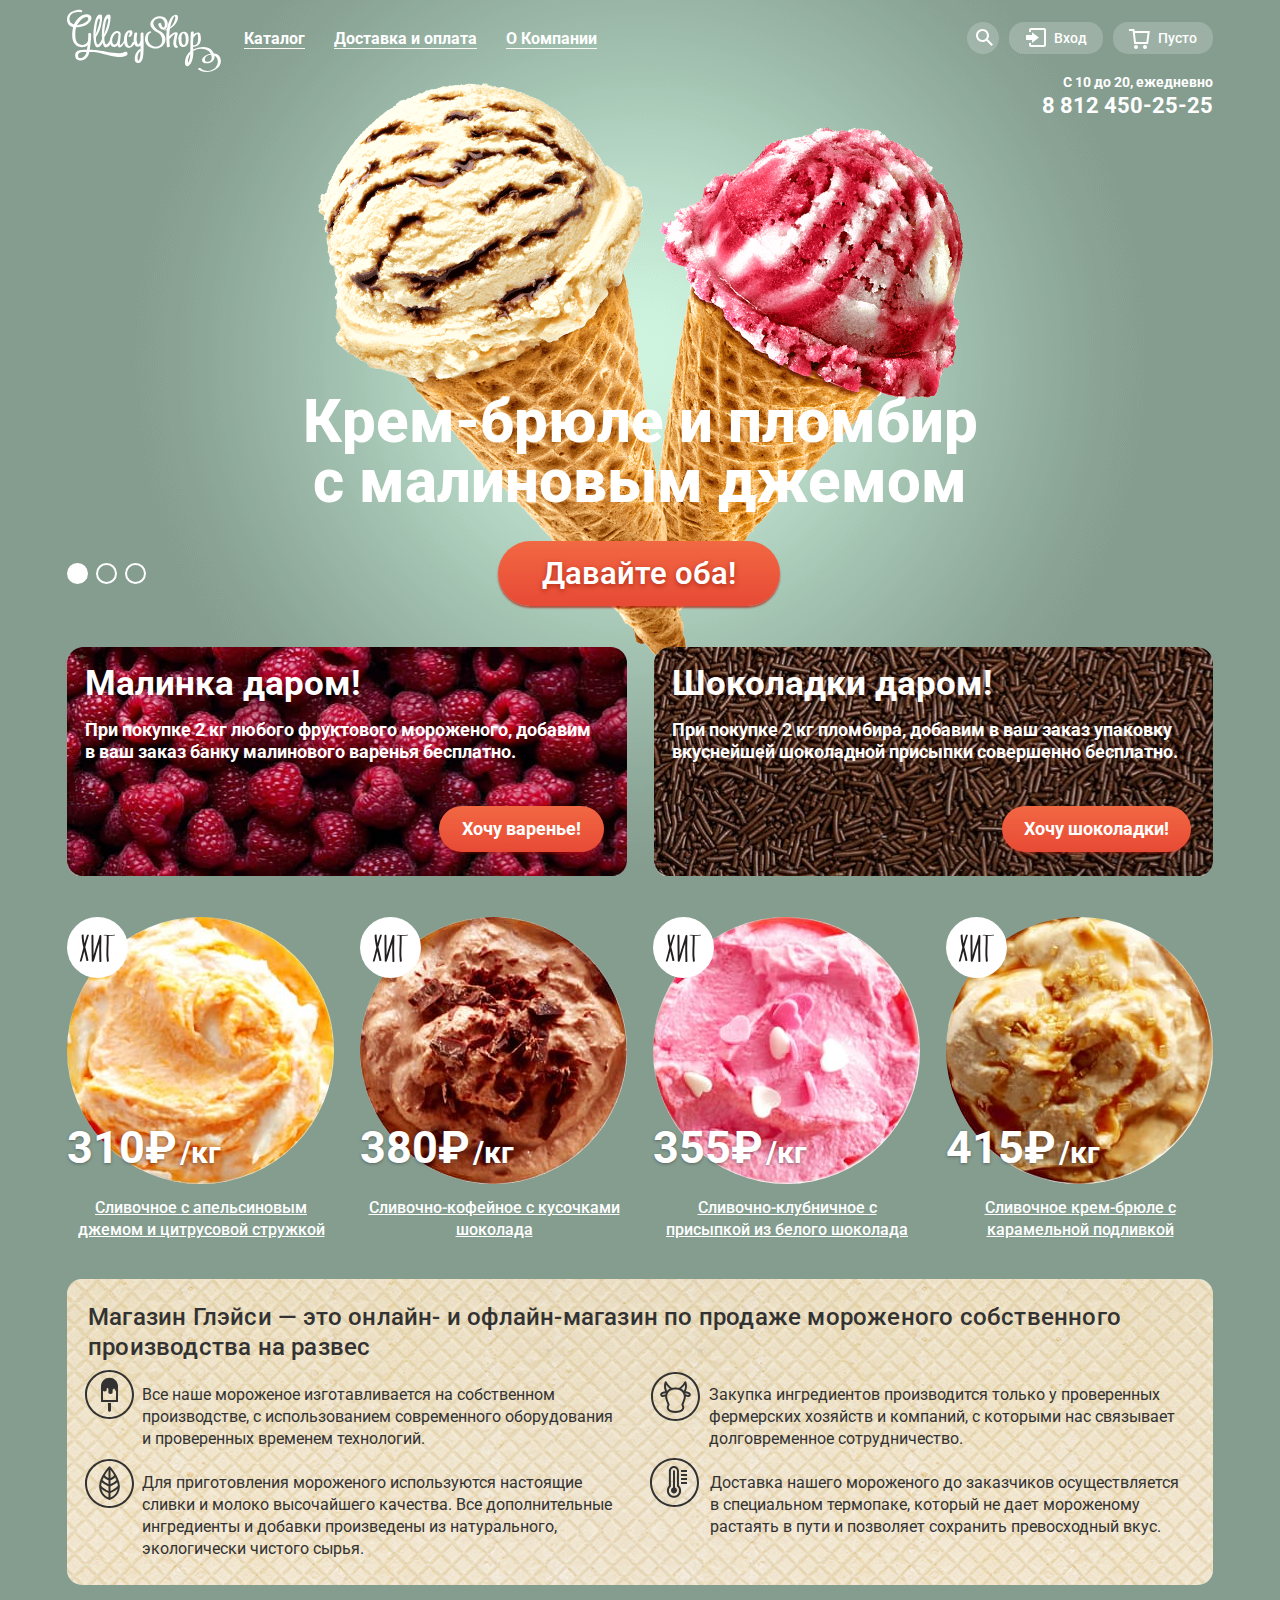
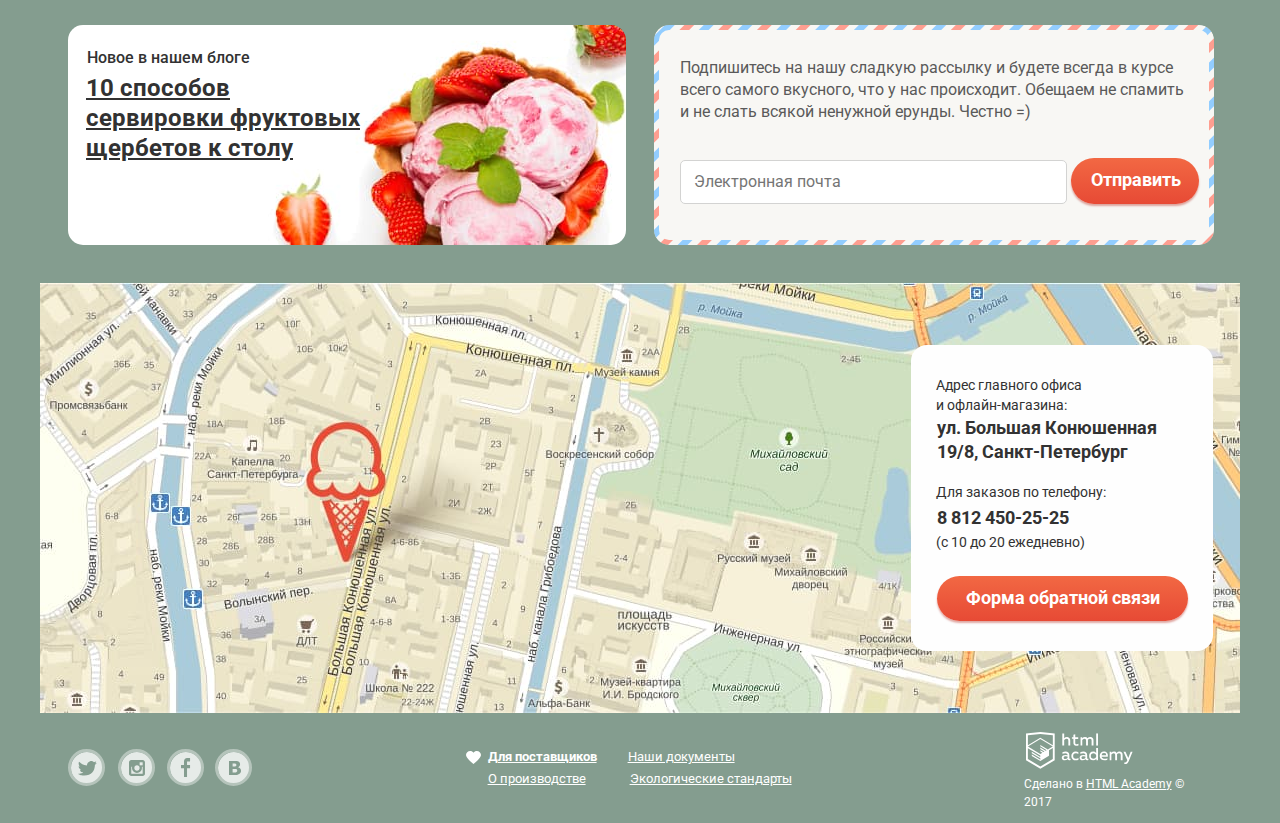
==== index.html @ 173e5f7c "style.min.css v2" ====
<!DOCTYPE html>
<html lang="ru">
<head>
  <meta charset="utf-8">
  <title>HTML Academy: Глейси</title>
  <link href="https://fonts.googleapis.com/css?family=Roboto:400,500,700&amp;subset=cyrillic" rel="stylesheet">
  <link href="css/normalize.css" rel="stylesheet">
  <link href="css/style.min.css" rel="stylesheet">
</head>
<body>
<input class="visually-hidden" type="radio" id="product-1" name="toggle" checked>
<input class="visually-hidden" type="radio" id="product-2" name="toggle">
<input class="visually-hidden" type="radio" id="product-3" name="toggle">
<div class="site-wrapper">
  <div class="container">
    <header class="main-header">
      <div class="main-header-container">
        <a class="main-header-logo">
          <img src="img/logo.svg" width="154" height="64" alt="Логотип магазина мороженого Глейси">
        </a>
        <nav class="main-navigation">
          <ul class="site-navigation">
            <li class="site-navigation-item ">
              <a class="submenu" href="#">Каталог</a>
              <div class="catalog-submenu">
                <h3 class="catalog-submenu-title"><a href="#">Новинки</a></h3>
                <ul class="catalog-submenu-list">
                  <li class="catalog-submenu-item"><a href="catalog.html">Сливочное</a></li>
                  <li class="catalog-submenu-item"><a href="#">Щербеты</a></li>
                  <li class="catalog-submenu-item"><a href="#">Фруктовый лед</a></li>
                  <li class="catalog-submenu-item"><a href="#">Мелорин</a></li>
                </ul>
              </div>
            </li>
            <li class="site-navigation-item"><a class="link-delivery" href="deliver.html">Доставка и оплата</a></li>
            <li class="site-navigation-item"><a class="link-about" href="about.html">О Компании</a></li>
          </ul>
          <div class="user-navigation">
            <div class="user-navigation-item">
              <a class="search" href="#"><span class="visually-hidden">Поиск</span>
              </a>
              <section class="modal modal-search">
                <h2 class="visually-hidden">Форма поиска</h2>
                <form class="modal-search-form" action="https://echo.htmlacademy.ru" method="get">
                  <label for="user-search" class="visually-hidden">Поисковый запрос</label>
                  <input class="search-field" type="search" placeholder="Что ищем?" id="user-search">
                  <button class="visually-hidden" type="submit">Поиск</button>
                </form>
              </section>
            </div>
            <div class="user-navigation-item">
              <a class="login-link" href="#">Вход</a>
              <section class="modal modal-login">
                <h2 class="visually-hidden">Форма входа</h2>
                <form class="modal-login-form" action="https://echo.htmlacademy.ru" method="post">
                  <p>
                    <label class="visually-hidden" for="login-email">Электронная почта</label>
                    <input class="login-email" type="email" name="email" placeholder="Электронная почта"
                           id="login-email">
                  </p>
                  <p>
                    <label class="visually-hidden" for="user-password">Пароль </label>
                    <input class="login-password" type="password" name="password" placeholder="Пароль"
                           id="user-password">
                  </p>

                  <button class="button button-enter" type="submit">Войти</button>
                  <div class="enter-link-container">
                    <a class="restore" href="#">Забыли пароль?</a>
                    <a class="registration" href="#">Новая регистрация</a></div>

                </form>
              </section>
            </div>
            <div class="user-navigation-item">
              <a class="basket" href="#">Пусто</a>
            </div>
          </div>
        </nav>
        <div class="main-header-contacts">
          <p>С 10 до 20, ежедневно</p>
          <p>8 812 450-25-25</p>
        </div>
      </div>
    </header>
    <main class="page-main">
      <div class="page-main-container">
        <h1 class="visually-hidden">Магазин мороженного собственного производсва Глейси</h1>
        <section class="slider">
          <div class="slider-controls">
            <label for="product-1">Первый</label>
            <label for="product-2">Второй</label>
            <label for="product-3">Третий</label>
          </div>
          <h2 class="visually-hidden">Специальные предложения</h2>
          <ul class="slider-list">
            <li class="slider-item slide " id="slide1">
              <p class="visually-hidden"><img src="img/slider-list-1.png" width="1045" height="881" alt="Первый слайдер с мороженым"></p>
              <h3 class="slide-title">Крем-брюле и пломбир
                с малиновым джемом</h3>
              <a class="button-slider" href="#">Давайте оба!</a>
            </li>
            <li class="slider-item slide" id="slide2">
              <p class="visually-hidden"><img src="img/slider-list-2.png" width="1065" height="859" alt="Второй слайдер с мороженым"></p>
              <h3 class="slide-title">Шоколадный пломбир
                и лимонный сорбет </h3>
              <a class=" button-slider" href="#">Давайте оба!</a>
            </li>
            <li class="slider-item slide" id="slide3">
              <p class="visually-hidden"><img src="img/slider-list-3.png" width="1079" height="854" alt="Третий слайдер с мороженым"></p>
              <h3 class="slide-title">Пломбир с помадкой
                и клубничный щербет</h3>
              <a class=" button-slider" href="#">Давайте оба!</a>
            </li>
          </ul>

        </section>

        <section class="banners">
          <h2 class="visually-hidden">Наши акции</h2>
          <ul class="banners-list">
            <li class="banners-item-berry">
              <h3 class=".banners-caption">Малинка даром!</h3>
              <p>При покупке 2 кг любого фруктового мороженого, добавим в ваш заказ банку малинового варенья бесплатно.
              </p>
              <a class="button button-banner-left" href="#">Хочу варенье!</a>
            </li>
            <li class="banners-item-choco">
              <h3 class=".banners-text">Шоколадки даром!</h3>
              <p>При покупке 2 кг пломбира, добавим в ваш заказ упаковку вкуснейшей шоколадной присыпки совершенно
                бесплатно.
              </p>
              <a class="button button-banner-right" href="#">Хочу шоколадки!</a>
            </li>
          </ul>
        </section>
        <section class="hits">
          <h2 class="visually-hidden">Хиты продаж</h2>
          <ul class="hits-list">
            <li class="hits-item product">
              <div class="product-wrapper">
                <a class="product-link" href="catalog-item.html">
                  <h3 class="product-title">
                    <span>Сливочное с апельсиновым джемом и цитрусовой стружкой</span>
                  </h3>
                  <p class="product-image">
                    <img src="img/product-ice-1.jpg" width="267" height="267"
                         alt="Сливочное с апельсиновым джемом и цитрусовой стружкой">
                  </p>
                  <p class="product-price">
                    310₽
                    <span>/кг</span>
                  </p>
                </a>
                <a class="button button-product" href="#">Быстрый просмотр</a>
              </div>
            </li>
            <li class="hits-item product">
              <div class="product-wrapper">
                <a class="product-link" href="catalog-item.html">
                  <h3 class="product-title">
                    <span>Сливочно-кофейное с кусочками шоколада</span>
                  </h3>
                  <p class="product-image">
                    <img src="img/product-ice-2.jpg" width="267" height="267"
                         alt="Сливочно-кофейное с кусочками шоколада">
                  </p>
                  <p class="product-price">
                    380₽
                    <span>/кг</span>
                  </p>
                </a>
                <a class="button button-product" href="#">Быстрый просмотр</a>
              </div>
            </li>
            <li class="hits-item product">
              <div class="product-wrapper">
                <a class="product-link" href="catalog-item.html">
                  <h3 class="product-title">
                    <span>Сливочно-клубничное с присыпкой из белого шоколада</span>
                  </h3>
                  <p class="product-image">
                    <img src="img/product-ice-3.jpg" width="267" height="267"
                         alt="Сливочно-клубничное с присыпкой из белого шоколада">
                  </p>
                  <p class="product-price">
                    355₽
                    <span>/кг</span>
                  </p>
                </a>
                <a class="button button-product" href="#">Быстрый просмотр</a>
              </div>
            </li>
            <li class="hits-item product">
              <div class="product-wrapper">
                <a class="product-link" href="catalog-item.html">
                  <h3 class="product-title">
                    <span>Сливочное крем-брюле с карамельной подливкой</span>
                  </h3>
                  <p class="product-image">
                    <img src="img/product-ice-4.jpg" width="267" height="267"
                         alt="Сливочное крем-брюле с карамельной подливкой">
                  </p>
                  <p class="product-price">
                    415₽
                    <span>/кг</span>
                  </p>
                </a>
                <a class="button button-product" href="#">Быстрый просмотр</a>
              </div>

            </li>
          </ul>
        </section>
        <section class="features">
          <h2 class="visually-hidden">Наши преимущества</h2>
          <p>Магазин Глэйси — это онлайн- и офлайн-магазин по продаже мороженого собственного производства на развес
          </p>
          <ul class="features-list">
            <li class="features-item features-item-ice">
              Все наше мороженое изготавливается на собственном производстве, с использованием современного оборудования
              и
              проверенных временем технологий.
            </li>
            <li class="features-item features-item-cow">
              Закупка ингредиентов производится только у проверенных фермерских хозяйств и компаний, с которыми нас
              связывает долговременное сотрудничество.

            </li>
            <li class="features-item features-item-eco">
              Для приготовления мороженого используются настоящие сливки и молоко высочайшего качества. Все
              дополнительные
              ингредиенты и добавки произведены из натурального, экологически чистого сырья.
            </li>
            <li class="features-item features-item-term">
              Доставка нашего мороженого до заказчиков осуществляется в специальном термопаке, который не дает
              мороженому
              растаять в пути и позволяет сохранить превосходный вкус.
            </li>
          </ul>
        </section>
        <div class="container-information">
          <article class="news">
            <div class="container-left">
              <h2 class="news-title">Новое в нашем блоге</h2>
              <a href="new-article.html">
                10 способов сервировки
                фруктовых щербетов к
                столу
              </a>
            </div>
          </article>
          <section class="subscription">
            <div class="subscription-container">
              <h2 class="visually-hidden">Подписка на рассылку</h2>
              <form class="subscription-form" action="https://echo.htmlacademy.ru" method="post">
                <p>Подпишитесь на нашу сладкую рассылку и будете всегда в курсе всего самого вкусного, что у нас
                  происходит.
                  Обещаем
                  не спамить и не слать всякой ненужной ерунды. Честно =) </p>
                <p>
                  <label class="visually-hidden" for="subscription-email">Электронная почта</label>
                  <input class="subscription-email" type="email" name="subscription-email"
                         placeholder="Электронная почта"
                         id="subscription-email">
                </p>
                <button class="button button-subscription" type="submit">Отправить</button>
              </form>
            </div>
          </section>
        </div>
      </div>
      <section class="contacts">
        <div class="contact-container">
          <h2 class="visually-hidden">Наше месторасположение</h2>
          <p class="contacts-map"><img src="img/map-with-pin.jpg" width="1200" height="430"
                                       alt="Адрес главного офиса:ул. Большая Конюшенная 19/8, Санкт-Петербург"></p>
          <div class="contacts-info">
            <div class="contacts-info-adress">
              <p>Адрес главного офиса<br> и офлайн-магазина:</p>
              <b>ул. Большая Конюшенная 19/8, Санкт-Петербург</b>
            </div>
            <div class="contacts-info-phone">
              <p>Для заказов по телефону:</p>
              <b>8 812 450-25-25</b>
              <p>(с 10 до 20 ежедневно)</p>
            </div>
            <a class="button button-info" href="#">Форма обратной связи</a>
          </div>
        </div>
      </section>

    </main>
    <footer class="main-footer">
      <div class="main-footer-container">
        <div class="main-footer-social">
          <ul class="social-links">
            <li class="social-links-item"><a class="social-links-item-tw" href="#"></a></li>
            <li class="social-links-item "><a class="social-links-item-inst" href="#"><span class="visually-hidden">Инстаграм</span></a>
            </li>
            <li class="social-links-item "><a class="social-links-item-fb" href="#"><span
              class="visually-hidden">Фейсбук</span></a></li>
            <li class="social-links-item "><a class="social-links-item-vk" href="#"><span
              class="visually-hidden">Вконтакте</span></a></li>
          </ul>
        </div>
        <div class="main-footer-info">
          <ul class="info-links">
            <li class="info-links-item info-links-item-current"><a href="#">Для поставщиков</a></li>
            <li class="info-links-item"><a href="#">Наши документы</a></li>
            <li class="info-links-item"><a href="#">О производстве</a></li>
            <li class="info-links-item"><a href="#">Экологические стандарты</a></li>
          </ul>
        </div>
        <div class="main-footer-copyright">
          <a class="footer-copyright-logo" href=" https://htmlacademy.ru/intensive/htmlcss">
            <img src="img/logo-htmlacademy.svg" width="108" height="38" alt="Логотип HTML Academy">
          </a>
          <p class="footer-copyright-info">Сделано в <a href="https://htmlacademy.ru/intensive/htmlcss"> HTML
            Academy</a> ©
            2017</p>
        </div>
      </div>

    </footer>
    <section class="modal modal-feedback">
      <h2 class="visually-hidden">Форма обратной связи</h2>
      <p class="modal-feedback-title"><b>Мы обязательно вам ответим!</b></p>
      <form class="modal-feedback-form" action="https://echo.htmlacademy.ru" method="post">
        <p>
          <label class="visually-hidden" for="user-name">Ваше имя</label>
          <input class="feedback-name" type="text" name="name" placeholder="Как вас зовут?" id="user-name">
        </p>
        <p>
          <label class="visually-hidden" for="user-email">Электронная почта</label>
          <input class="feedback-email" type="email" name="email" placeholder="Ваша почта для ответа" id="user-email">
        </p>
        <p>
          <label class="visually-hidden" for="user-feedback">Напишите нам</label>
          <textarea cols="41" rows="6" class="feedback-text" name="feedback"
                    id="user-feedback">Напишите что-нибудь...</textarea>
        </p>
        <button class="button button-modal" type="submit">Отправить</button>
        <button class="button-close button-close-feedback" type="button"><span class="visually-hidden">Закрыть</span>
        </button>
      </form>
    </section>
    <div class="overlay"></div>
  </div>
</div>
</body>
</html>
---- css/style.min.css ----
body {
  min-width: 1200px;
  margin: 0;
  padding: 0;

  font-family: "Roboto", Arial, sans-serif;
  font-size: 16px;
  line-height: 22px;
  font-weight: 400;
  color: #ffffff;

  background-color: #849d8f;
}

a {
  text-decoration: none;
}

img {
  max-width: 100%;
  height: auto;
}


.page-inner {
  background: linear-gradient(to bottom, #9cb0a5, #849d8f);
}

.main-navigation {
  font-size: 16px;
  line-height: 18px;
  color: #ffffff;

}

.site-navigation {
  list-style: none;
}

.user-navigation-item > a {
  color: #ffffff;
  font-weight: 500;
  background-color: rgba(255, 255, 255, 0.2);
  border-radius: 15px;
  font-size: 14px;
  line-height: 16px;
}

.user-navigation-item-current > a {
  color: #000000;
  background-color: #f8f7f4;
}

.user-navigation-item > a:hover,
.user-navigation-item > a:focus,
.user-navigation-item-current > a:hover,
.user-navigation-item-current > a:focus {
  color: #000000;
  background-color: #f8f7f4;
}

.user-navigation-item > a:active,
.user-navigation-item-current > a:active {
  color: #000000;
  background-color: #ededed;
  box-shadow: inset 0 2px 0 1px #696969;
}

.user-navigation-item a,
.site-navigation-item a {
  display: block;
  padding-right: 16px;
  padding-top: 8px;
  padding-bottom: 8px;
}

.basket {
  position: relative;
  padding-left: 45px;
}

.basket::before {
  content: "";
  position: absolute;
  width: 21px;
  height: 20px;
  left: 16px;
  Top: 7px;
  background-image: url("../img/basket.svg");
  background-repeat: no-repeat;
  background-position: 0 0;
}

.user-navigation-item-current .basket::before {
  background-image: url("../img/basket-red.svg");
}

.user-navigation-item:hover .basket::before {
  background-image: url("../img/basket-red.svg");
}

.login-link {
  position: relative;
  padding-left: 45px;

}

.login-link::before {
  content: "";
  position: absolute;
  width: 21px;
  height: 19px;
  left: 17px;
  Top: 6px;
  background-image: url("../img/enter.svg");
  background-repeat: no-repeat;
  background-position: 0 0;
}

.login-link:hover::before {
  content: "";
  background-image: url("../img/enter-black.svg");

}

.user-navigation-item .search {
  width: 32px;
  height: 32px;
  background-color: rgba(255, 255, 255, .2);
  border-radius: 50%;
  padding: 0;
}

.search::before {
  content: "";
  position: absolute;
  width: 17px;
  height: 17px;
  top: 7px;
  left: 9px;
  background-image: url("../img/search.svg");
  background-repeat: no-repeat;
}

.search:hover::before {
  content: "";
  background-image: url("../img/search-black.svg");

}

.modal {
  background-color: #f8f7f4;
  color: #000000;
  border-radius: 5px;
  box-shadow: 0 20px 20px 0 rgba(0, 0, 0, 0.4);
  position: absolute;
}

.modal-search {
  position: absolute;
  width: 310px;
  display: none;
  left: -308px;
  bottom: -89px;
  padding: 21px 16px;

}

.modal-search input {
  width: 310px;
  border: 1px solid #d3d3d2;
  border-radius: 5px;
  padding: 12px 13px;

}

.user-navigation-item:hover .modal-search {
  display: block;
}


.modal-login {
  display: none;
  position: absolute;
  right: -3px;
  top: 36px;
  background-color: #f8f7f4;
  padding-top: 21px;
  padding-right: 18px;
  padding-bottom: 0;
  padding-left: 18px;
}

.modal-login input {
  margin-bottom: 21px;
  padding-top: 11px;
  padding-right: 44px;
  padding-bottom: 12px;
  padding-left: 14px;
  border-radius: 5px;
  border: 1px solid #d3d3d2;
}

.enter-link-container .registration {
  margin-top: -3px;
}

.modal-login p {
  margin: 0;
  padding: 0;
}

.button-enter {
  margin-bottom: 20px;
}

.user-navigation-item:hover .modal-login {
  display: block;
}

.modal-basket {
  width: 539px;
  display: none;
  position: absolute;
  top: 37px;
  right: 1px;
  z-index: 20;
}

.basket-table a {
  color: #323232;
  padding: 0;
  margin: 0;
}

.price-color {
  color: #999999;
}

.basket-table {
  font-size: 13px;
  line-height: 18px;
  display: flex;
}

.basket-table tr {
  display: flex;
  padding-left: 38px;
}

.basket-table .row-1 {
  padding-top: 25px;
}

.basket-table .row-2 {
  padding-top: 20px;
}

.basket-table .row-total {
  font-size: 15px;
  font-weight: 700;
  justify-content: flex-end;
  padding-top: 14px;
  margin-right: -19px;
  border-top: 1px solid #ccccc9;
  margin-top: 13px;
  margin-left: 16px;
}

.button-close-basket {
  position: absolute;
  font-size: 0;
  border: 0;
  cursor: pointer;
  background-color: transparent;
}

.button-close-basket {
  left: 12px;
  width: 15px;
  height: 15px;

}

.button-close-basket::before,
.button-close-basket::after {
  content: "";
  position: absolute;
  width: 15px;
  height: 1px;
  background-color: #231f20;
}

.button-close-basket::before {
  transform: rotate(45deg);
}

.button-close-basket::after {
  transform: rotate(-45deg);
}

.basket-image {
  margin-top: -7px;
  padding-right: 13px;
}

.basket-title {
  width: 216px;
  padding-right: 30px;
}

.basket-price {
  padding-right: 27px;
}

.modal-basket .button-basket {
  margin-top: 11px;
  display: inline-block;
  margin-left: 356px;
  padding-top: 11px;
  padding-right: 15px;
  padding-bottom: 12px;
  padding-left: 13px;
  margin-bottom: 19px;
}

.user-navigation-item:hover .modal-basket {
  display: block;
}

.site-navigation-item > a {
  color: #ffffff;
  font-weight: 700;
  position: relative;
  padding-left: 13px;
}

.site-navigation-item > a:hover,
.site-navigation-item > a:focus {
  color: #000000;
  background-color: #f8f7f4;
  border-radius: 15px;
}

.site-navigation-item > a:active {
  color: #000000;
  background-color: #ededed;
  box-shadow: inset 0 2px 0 1px #696969;
  border-radius: 15px;
}

.submenu-current {
  background-color: #d07058;
  border-radius: 20px;
}

.catalog-submenu {
  display: none;
  list-style: none;
  background-color: #f8f7f4;
  color: #000000;
  border-radius: 5px;
  box-shadow: 0 20px 20px 0 rgba(0, 0, 0, 0.4);
  position: absolute;
  top: 38px;
  left: -8px;
  width: 143px;
}

.catalog-submenu-title {
  font-size: 14px;
  line-height: 16px;
  font-weight: 700;
  display: block;
  margin-top: 12px;
  padding-left: 21px;
  color: #000000;
}

.catalog-submenu-title a {
  color: #000000;
}

.catalog-submenu-item a {
  color: #000000;
  text-decoration: none;
  font-size: 14px;
  line-height: 16px;
  display: block;
  padding-top: 7px;
  padding-left: 21px;

}

.catalog-submenu-item:last-child a {
  border-bottom-left-radius: 5px;
  border-bottom-right-radius: 5px;


}

.site-navigation-item:hover .catalog-submenu {
  display: block;
}

.submenu:focus + .catalog-submenu {
  display: block;
}

.catalog-submenu-list {
  list-style: none;
  margin: 0;
  padding: 0;
}

.catalog-submenu-item a:hover,
.catalog-submenu-title:hover {
  background-color: #fbded7;
}

.catalog-submenu-item a:focus,
.catalog-submenu-title:focus {
  background-color: #f6b5a5;
}

.catalog-submenu-item-current a {
  color: #000000;
  background-color: #d07058;
  font-size: 14px;
  line-height: 16px;
  display: block;
  padding-top: 7px;
  padding-left: 21px;
  border-radius: 0;

}

.button {
  font: inherit;
  text-align: center;
  vertical-align: middle;
  background: linear-gradient(to top, #e74a35, #f26843);
  border: none;
  box-shadow: 0 2px 2px 0 rgba(172, 16, 0, 0.36);
  border-radius: 30px;
  color: #ffffff;
  padding: 10px 25px;
  display: inline-block;
  font-size: 18px;
  line-height: 24px;
  font-weight: 700;
  cursor: pointer;
}


.modal-login a {
  font-size: 13px;
  line-height: 24px;
  color: #323232;
  margin: 0;
  padding: 0;

}

.enter-link-container {
  padding: 0;

  margin-bottom: -14px;
  margin-left: 15px;
  display: inline-block;
  margin-top: -2px;
}


.button:hover,
.button:focus {
  background: linear-gradient(to top, #f58669, #ec6f5e);
  color: #ffffff;
  box-shadow: 0 2px 2px 0 rgb(172, 16, 0);
}


.button:active {
  background: linear-gradient(to bottom, #d74632, #e1613e);
  color: #ffffff;
  box-shadow: inset 0 2px 2px 0 rgb(148, 39, 24);
}


.button-banner-left {
  margin-left: 354px;
  margin-top: 25px;
  margin-bottom: 25px;
  padding: 11px 23px;
  border-radius: 25px;
}

.button-banner-right {
  margin-left: 330px;
  margin-top: 25px;
  padding: 11px 22px;
  border-radius: 25px;
}

.slider-list,
.slider-controls {
  list-style: none;
}

.main-header-contacts p:first-child {
  font-size: 14px;
  line-height: 16px;
  font-weight: 700;

}

.main-header-contacts p:last-child {
  font-size: 22px;
  line-height: 24px;
  font-weight: 700;
  margin-top: 4px;
}

.banners-list {
  list-style: none;
}

.banners-item-berry {
  width: 560px;

  background-image: url("../img/banner-rasberry.jpg");
  background-repeat: no-repeat;
  border-radius: 16px;
  padding-left: 18px;
  padding-top: 16px;

}

.banners-item-choco {
  width: 560px;
  background-image: url("../img/banner-shoco.jpg");
  background-repeat: no-repeat;
  border-radius: 16px;
  padding-left: 18px;
  padding-top: 16px;
  margin-left: 27px;

}

.banners-list h3 {
  font-size: 35px;
  line-height: 41px;
  font-weight: 700;
  margin: 0;

}

.banners-list p {
  font-size: 18px;
  font-weight: 700;
  width: 513px;
  margin-top: 15px;
}

.hits,
.catalog {
  margin-right: -13px;
  margin-left: -13px;
  margin-bottom: -37px;

}

.hits-list,
.catalog-list {
  display: flex;
  justify-content: space-between;
  margin: 0;
  padding: 0;

}

.product {
  list-style: none;
  width: 267px;
  padding-right: 13px;
  padding-left: 13px;
  position: relative;

}

.catalog-item {
  margin-bottom: -42px;
}

.product-image,
.product-image-inner {
  margin: 0;
  position: relative;
}

.product-image::before {
  content: "";
  position: absolute;
  width: 61px;
  height: 61px;
  background: #fff url(../img/hit.svg) no-repeat;
  border-radius: 50%;
}

.product-image img,
.product-image-inner img {
  border-radius: 50%;
}

.product-link {
  color: #ffffff;
  display: flex;
  flex-direction: column;
  position: relative;
}

.product-title {
  font-size: 16px;
  font-weight: 500;
  text-decoration: underline;
  text-align: center;
  order: 2;
  margin-top: 7px;
  display: block;
  width: 258px;
  margin-bottom: 18px;
  padding-left: 5px;
}

.product-title:hover,
.product-title:focus,
.product-title:active {
  color: #ffbc9e;
}

.product-price {
  font-size: 45px;
  line-height: 45px;
  font-weight: 700;
  text-shadow: 0 1px 3px rgba(49, 50, 53, 0.5);
  position: absolute;
  top: 163px;

}

.product-price span {
  font-size: 30px;
  line-height: 45px;
  font-weight: 700;
  color: #ffffff;
  margin-left: -8px;
}

.button-product {
  position: absolute;
  bottom: 39px;
  right: 45px;
  width: 170px;
  margin-bottom: -18px;
  padding-top: 10px;
  padding-right: 18px;
  padding-bottom: 10px;
  padding-left: 16px;
  visibility: hidden;

}

.product-wrapper {

  padding-bottom: 57px;
  padding-right: 13px;
  padding-left: 13px;
  margin-left: -13px;
  margin-right: -13px;
  display: flex;
  padding-top: 5px;

}

.product:hover .product-wrapper {
  background-color: rgba(248, 247, 244, 0.2);
  border-radius: 5px;
  z-index: 20;
  width: 267px;
  position: absolute;
  box-shadow: 0px 20px 20px 0px rgba(0, 0, 0, 0.4);
}


.product:hover .button {
  visibility: visible;
}

.features {
  background-image: url("../img/pattern-wafer-full.jpg");
  width: 1146px;
  height: 306px;
  border-radius: 15px;
  color: #323232;
}

.features p {
  font-size: 24px;
  line-height: 30px;
  font-weight: 500;
  margin: 0;
  letter-spacing: 0.2px;
  padding-left: 21px;
  padding-top: 23px;
}

.features-list {
  list-style: none;
}

.news {
  background-image: url(../img/news-background.jpg);
  background-repeat: no-repeat;
  width: 558px;
  border-radius: 15px;
  margin-bottom: 2px;
  margin-top: 2px;
  margin-left: -1px;
}

.news-title {
  font-size: 16px;
  line-height: 22px;
  font-weight: 500;
  color: #323232;
  margin: 0;
  padding-left: 1px;
  padding-top: 22px;
}

.news a {
  font-size: 24px;
  line-height: 30px;
  font-weight: 700;
  color: #323232;
  text-decoration: underline;
  display: block;
  padding-top: 4px;
}

.subscription {
  background-image: url("../img/post-background.png");
  background-repeat: no-repeat;
  width: 560px;
  margin: 2px;
  margin-right: -1px;
  color: #5a5a5a;
  border-radius: 15px;
  box-sizing: border-box;

}

.subscription-container {
  background-color: #f8f7f4;
  border-radius: 10px;
  box-sizing: border-box;
  margin: 5px 5px;
  padding: 15px 20px 2px;
  position: relative;
  min-height: 210px;
}

.modal input::placeholder {
  color: #999999;
  font-size: 14px;
  line-height: 24px;
  font-weight: 400;
}

.contacts-info {
  background-color: #fefefe;
  border-radius: 16px;
  margin-top: -4px;

}
.contacts-info p {
  font-size: 14px;
  line-height: 20px;
  color: #323232;

  margin-top: 2px;
  margin-bottom: 1px;
  margin-left: -1px;

}
.contacts-info-adress {
  padding-top: 17px;
  padding-left: 26px;
  width: 221px;
}

.contacts-info-phone {
  padding-top: 20px;
  padding-bottom: 12px;
  padding-left: 26px;
  margin-top: -4px;
  margin-bottom: 6px;
}

.contacts-info-phone p {
  margin-bottom: 4px;
}



.contacts-info b {
  font-size: 18px;
  line-height: 24px;
  font-weight: 700;
  color: #323232;
  margin: 0;

}

.button-info {
  margin-left: 26px;
  width: 201px;
  margin-top: 2px;
  padding-bottom: 11px;

}

.main-footer {
  color: #ffffff;
}

.social-links {
  list-style: none;
  margin-top: 14px;
}

.social-links-item > a {
  color: #ffffff;
}

.info-links {
  list-style: none;
  text-align: center;
  text-decoration: underline;
}

.info-links-item > a,
.info-links-item-current > a {
  color: #ffffff;
}

.info-links-item > a:hover,
.info-links-item > a:focus,
.info-links-item > a:active,
.info-links-item-current > a:hover,
.info-links-item-current > a:focus,
.info-links-item-current > a:active {
  color: #ffbc9e;
}

.info-links-item-current {
  font-weight: 700;
  position: relative;
}

.footer-copyright-info {
  color: #ffffff;
  margin-top: 0;
  margin-left: 66px;
}

.footer-copyright-info a {
  color: #ffffff;
  text-decoration: underline;
}

.footer-copyright-info a:hover {
  color: #ffbc9e;
}

.basket-table img {
  border-radius: 50%;
}

.breadcrumbs {
  list-style: none;
  font-size: 14px;
  line-height: 16px;
  margin-left: 0;
  margin-right: auto;
  margin-top: 26px;
  display: flex;
  width: 267px;
  padding-left: 0;
  position: relative;

}

.breadcrumbs a {
  color: #ffffff;
  padding-right: 7px;
  text-decoration: underline;
}

.breadcrumbs a:hover,
.breadcrumbs a:focus,
.breadcrumbs a:active {
  color: #ffbc9e;
}

.breadcrumbs-link::after {
  content: "»";
  font-size: 14px;
  padding-right: 8px;

}

.pagination-list {

  position: relative;
  padding: 0;
  font-size: 0;
  text-align: right;
  list-style: none;


}

.pagination-list a {
  display: block;
  min-width: 27px;
  height: 22px;
  padding-top: 4px;
  border-radius: 50%;
  color: #ffffff;
  text-align: center;
}

.pagination-item {
  display: inline-block;
  margin-right: 3px;
  vertical-align: middle;
  font-size: 16px;
  line-height: 18px;
}

.pagination-item-current a {
  color: #323232;
  background-color: #ffffff;
}

.pagination-item a:hover,
.pagination-item a:focus {
  color: #ffffff;
  background-color: rgba(255, 255, 255, 0.2);
}

.pagination-item:first-child a:hover,
.pagination-item:first-child a:focus,
.pagination-item:first-child a:active,
.pagination-item:last-child a:hover,
.pagination-item:last-child a:focus,
.pagination-item:last-child a:active {
  background-color: transparent;
}

.pagination-item-current a:hover,
.pagination-item-current a:focus,
.pagination-item-current a:active {
  color: #323232;
  background-color: #ffffff;
}

.pagination-item a:active {
  color: #323232;
  background-color: #ffffff;
}


.pagination-back::before,
.pagination-back::after {
  content: "";
  position: absolute;
  width: 10px;
  height: 1px;
  background-color: rgba(255, 255, 255, 0.2);

}

.pagination-back::before {
  transform: rotate(-40deg);
  right: 193px;
  top: 7px;
}

.pagination-back::after {
  transform: rotate(40deg);
  right: 193px;
  top: 13px;
}

.pagination-next::before,
.pagination-next::after {
  content: "";
  position: absolute;
  width: 9px;
  height: 1px;
  background-color: rgba(255, 255, 255, 1);

}

.pagination-next::before {
  transform: rotate(40deg);
  right: 13px;
  top: 7px;
}

.pagination-next::after {
  transform: rotate(-40deg);
  right: 13px;
  top: 13px;
}

.pagination-list:after {
  position: absolute;
  content: "";
  left: 0;
  bottom: -28px;
  width: 1148px;
  margin-left: 10px;
  height: 1px;
  background-color: rgba(255, 255, 255, .3);
}

.site-wrapper {
  min-width: 940px;
  background-color: #849d8f;
  background-image: url("../img/slider-list-1.png");
  background-repeat: no-repeat;
  background-position: top center;

  transition: background-image 0.5s ease, background-color 0.5s ease;
}


.site-wrapper::before,
.site-wrapper::after {
  content: "";

  visibility: hidden;
}

.site-wrapper::before {
  background-image: url("../img/slider-list-2.png");
}

.site-wrapper::after {
  background-image: url("../img/slider-list-3.png");
}

.slider {
  position: relative;
  text-align: center;
  padding-top: 0;
  margin-bottom: 762px;
  color: #ffffff;

}

.slider-list {
  margin: 0;
  padding: 0;

  list-style: none;
}


.slide-title {
  width: 700px;
  margin: 0 auto;
  margin-bottom: 27px;
  font-size: 60px;
  line-height: 60px;
  font-weight: 800;
  position: absolute;

  bottom: 108px;

  left: 223px;
}

.button-slider {
  display: inline-block;
  padding: 12px 44px;
  position: absolute;
  right: 433px;
  bottom: 41px;

  font-weight: 600;
  font-size: 31px;
  line-height: 41px;
  text-align: center;
  color: #ffffff;
  vertical-align: top;
  text-decoration: none;
  text-shadow: 0 2px 5px rgba(160, 32, 11, 0.76);

  background: #f26843;
  background: linear-gradient(to bottom, #f26843 0%, #e74a35 100%);
  border-radius: 50px;
  box-shadow: 0 2px 2px rgba(172, 16, 0, 0.64);
  border: none;

  cursor: pointer;
}

.button-slider:hover {
  background: linear-gradient(to bottom, #f58669 0%, #ec6f5e 100%);
  box-shadow: 0 2px 2px rgba(172, 16, 0, 1);
}

.button-slider:active {
  background: linear-gradient(to bottom, #d84732 0%, #e1613e 100%);
  box-shadow: inset 0 2px 2px rgba(172, 16, 0, 1);
}

.slider-controls {
  position: absolute;
  bottom: 62px;
  left: 0;
  z-index: 20;

  font-size: 0;
}

.slider-controls label {
  display: inline-block;
  width: 17px;
  height: 17px;
  margin-right: 8px;

  vertical-align: top;

  background-color: transparent;
  border: 2px solid #ffffff;
  border-radius: 50%;
  cursor: pointer;
}

.slider-controls label:hover {
  background-color: rgba(255, 255, 255, 0.4);
}

#product-1:checked ~ .site-wrapper {
  background-color: #849d8f;
  background-image: url("../img/slider-list-1.png");
  background-repeat: no-repeat;
  background-position: top center;
}

#product-2:checked ~ .site-wrapper {
  background-color: #8996a6;
  background-image: url("../img/slider-list-2.png");
  background-repeat: no-repeat;
  background-position: top center;
}

#product-3:checked ~ .site-wrapper {
  background-color: #9d8b84;
  background-image: url("../img/slider-list-3.png");
  background-repeat: no-repeat;
  background-position: top center;
}

#product-1:checked ~ .site-wrapper #slide1,
#product-2:checked ~ .site-wrapper #slide2,
#product-3:checked ~ .site-wrapper #slide3 {
  display: block;
}

#product-1:checked ~ .site-wrapper label[for="product-1"],
#product-2:checked ~ .site-wrapper label[for="product-2"],
#product-3:checked ~ .site-wrapper label[for="product-3"] {
  background-color: #ffffff;
}

.slide {
  display: none;
}

.main-header-logo {
  width: 154px;
  height: 64px;
  padding-top: 9px;
}


.main-navigation {
  display: flex;
  width: 992px;
  padding-top: 22px;
  margin-bottom: 17px;

}

.site-navigation {
  position: relative;
  width: 419px;
  display: flex;
  flex-wrap: wrap;
  justify-content: flex-start;
  margin-left: 10px;
  margin-top: 0;
  margin-bottom: 0;
  padding: 0;

}

.site-navigation-item > a:after {
  content: "";
  display: block;
  height: 1px;
  background-color: #f7f6f3;
}
.site-navigation-item-current > a:after {
  content: "";
  display: block;
  height: 1px;
  background-color: transparent;
}
.user-navigation {
  margin: 0 0;

  padding-left: 27px;
  width: 573px;
  display: flex;
  flex-wrap: wrap;
  justify-content: flex-end;
  position: relative;

}

.user-navigation-item {
  margin-left: 10px;
  margin-bottom: 2px;
  position: relative;
}


.main-header-container {
  width: 1146px;
  margin: 0 auto;
  padding: 0 auto;
  display: flex;
  flex-wrap: wrap;


}

.main-header-contacts {
  margin-right: 0;
  margin-left: auto;
  width: 293px;
  padding-left: 13px;
  text-align: right;

}

.main-header-contacts p {
  margin: 0;
  padding: 0;
}

.page-main-container,
.page-catalog-container {
  width: 1146px;
  margin: 0 auto;
  padding: 0 auto;
}

.page-catalog h1 {
  font-size: 35px;
  line-height: 41px;
  font-weight: 700;
  margin-top: -20px;
}

.banners {
  margin-bottom: 35px;
  margin-top: -233px;
}

.banners-list {
  display: flex;
  justify-content: space-between;
  margin: 0;
  padding: 0;
}


.features {
  margin-bottom: 38px;

}

.features-list {

  display: flex;
  flex-direction: row;
  flex-wrap: wrap;
  padding: 0;
  margin: 0;


}

.features-item {
  width: 496px;

}

.features-item-ice {
  padding-top: 22px;
  width: 477px;
  background-image: url(../img/ice.svg);
  background-repeat: no-repeat;
  background-position: 18px 8px;
  padding-left: 75px;
}

.features-item-cow {
  background-image: url(../img/cow.svg);
  background-repeat: no-repeat;
  background-position: 32px 10px;
  padding-left: 90px;
  padding-top: 22px;
}

.features-item-eco {
  background-image: url(../img/leaf.svg);
  background-repeat: no-repeat;
  background-position: 18px 9px;
  padding-left: 75px;
  padding-top: 22px;
}

.features-item-term {
  background-image: url(../img/termometr.svg);
  background-repeat: no-repeat;
  background-position: 12px 8px;
  width: 470px;
  padding-left: 72px;
  padding-top: 22px;
}

.container-information {
  margin-bottom: 40px;
  margin-left: 2px;
  padding: 0;
  display: flex;
  justify-content: space-between;
}

.container-left {
  width: 281px;
  padding-left: 18px;

}

.subscription-form p {
  margin-left: 1px;
  margin-top: 12px;
  display: inline-block;
}

.subscription-email {
  border-radius: 5px;
  border: 1px solid #d3d3d2;
  padding-top: 12px;
  padding-right: 169px;
  padding-bottom: 12px;
  padding-left: 13px;
  margin-top: 9px;

}

.button-subscription {
  padding-right: 18px;
  padding-bottom: 12px;
  padding-left: 20px;
  margin-top: -3px;
  margin-right: -11px;
}

.contact-container {
  width: 1200px;
  margin: 0 auto;
  position: relative;
  padding: 62px 27px;

  min-height: 430px;
  box-sizing: border-box;
}

.contacts-map {
  margin: 0;
  position: absolute;
  top: 0;
  right: 0;
}

.contacts-map img {
  margin-top: -4px;
  margin-right: 1px;
  margin-bottom: -2px;

}

.contacts-info {
  width: 302px;
  position: relative;
  margin-left: auto;
  padding-top: 11px;
  padding-bottom: 30px;
}

.main-footer {
  width: 1146px;
  margin: 0 auto;
  padding: 0 auto;

}

.main-footer-container {
  margin-top: 25px;
  display: flex;
  justify-content: space-between;

}

.main-footer-container-inner {
  margin-top: 55px;
}

.main-footer-social {
  width: 267px;
  margin: 0;
}

.main-footer-info {
  width: 560px;
  margin: 0;

}

.info-links {
  display: flex;
  width: 365px;
  flex-wrap: wrap;
  margin-left: 108px;
  margin-right: 127px;
  margin-top: 6px;

}

.info-links-item {
  padding-left: 20px;
  padding-bottom: 4px;
  padding-right: 11px;
  display: inline-block;
  font-size: 13px;
  line-height: 18px;
}

.info-links-item:last-child {
  padding-left: 33px;
}

.info-links-item-current::before {
  content: "";
  position: absolute;
  width: 15px;
  height: 13px;
  background-image: url("../img/heart.svg");
  left: -2px;
  top: 3px;
}

.main-footer-copyright {
  margin: 0;
  width: 270px;
  padding-left: 78px;
  font-size: 12px;
  line-height: 18px;
}

.visually-hidden:not(:focus):not(:active),
input[type="checkbox"].visually-hidden,
input[type="radio"].visually-hidden {
  position: absolute;

  width: 1px;
  height: 1px;
  margin: -1px;
  border: 0;
  padding: 0;
  white-space: nowrap;
  clip-path: inset(100%);
  clip: rect(0 0 0 0);
  overflow: hidden;

}

.main-header-inner {
  margin-bottom: 10px;
}


.catalog {

  margin-bottom: 40px;
  margin-right: -13px;
  margin-left: -13px;
}

.catalog-list {
  display: flex;
  flex-wrap: wrap;
  justify-content: space-between;
  margin-bottom: 49px;
  padding: 0;
}

.social-links-item {
  position: relative;
}

.social-links-item a {
  display: inline-block;
  width: 31px;
  height: 31px;
  border-radius: 50%;
  border: 3px solid #c2cec7;
  opacity: 0.8;

}

.social-links-item-tw {
  background-image: url("../img/twitter-button.svg");
  position: absolute;
  left: -39px;
  top: -7px;
}

.social-links-item-inst {
  background-image: url("../img/instagram-button.svg");
  position: absolute;
  left: 11px;
  top: -7px;
}

.social-links-item-fb {
  background-image: url("../img/facebook-button.svg");
  position: absolute;
  left: 60px;
  top: -7px;
}

.social-links-item-vk {
  background-image: url("../img/vkontacte-button.svg");
  position: absolute;
  left: 108px;
  top: -7px;
}

.social-links-item a:hover,
.social-links-item a:focus {
  opacity: 1;
}

.social-links-item a:active {
  opacity: 0.6;
}

.footer-copyright-logo img {
  margin-top: -10px;
  margin-left: 68px;
}

.modal-feedback {
  position: fixed;
  left: 50%;
  top: 50%;
  width: 477px;
  padding-left: 25px;
  padding-bottom: 20px;
  box-sizing: border-box;
  margin-left: -239px;
  margin-top: -226px;
  z-index: 2;
  display: none;

}

.modal-feedback-title {
  font-size: 24px;
  line-height: 28px;
  font-weight: 500;
  margin: 0;
  padding-top: 17px;
}

.modal-feedback p {
  margin: 0;
}

.modal-feedback input,
.modal-feedback textarea {

  border-radius: 5px;
  border: 1px solid #d3d3d2;
  color: #999999;
  font-size: 16px;
  line-height: 24px;
  padding-left: 13px;
  padding-top: 11px;
  padding-right: 69px;
  padding-bottom: 8px;
  margin-bottom: 0px;
  margin-top: 19px;

}

.button-modal {
  margin: 9px;
  margin-left: 289px;
  margin-bottom: 6px;
}

.button-close {
  position: absolute;
  font-size: 0;
  border: 0;
  cursor: pointer;
  background-color: transparent;
}

.button-close-feedback {
  top: 11px;
  right: 24px;
  width: 23px;
  height: 23px;

}

.button-close::before,
.button-close::after {
  content: "";
  position: absolute;
  width: 23px;
  height: 3px;

  background-color: #231f20;
}

.button-close::before {
  transform: rotate(45deg);
}

.button-close::after {
  transform: rotate(-45deg);
}

.overlay {
  position: fixed;
  top: 0;
  left: 0;
  width: 100%;
  height: 100%;
  background-color: rgba(0, 0, 0, 0.3);
  z-index: 1;
  display: none;
}
.filters {
  margin-bottom: 22px;
}

.filter-group {
  border: none;
  display: inline-block;
  margin-top: 2px;
  margin-right: 16px;
  margin-bottom: 18px;
  margin-bottom: 14px;
  padding: 0;
}

.filter-form input[type=checkbox],
.filter-form input[type=radio] {
  display: none;
}

.filter-group legend {
  font-size: 14px;
  line-height: 16px;
  font-weight: 500;
}

.filter-group ul {
  list-style: none;
}

.sort {
  background-color: rgba(255, 255, 255, 0.2);
  background-image: url(../img/select-arrow.svg);
  background-repeat: no-repeat;
  background-position: 170px 17px;
  border: none;
  color: #ffffff;
  border-radius: 20px;
  padding: 10px 32px 10px 17px;
  font-size: 16px;
  line-height: 18px;
  font-weight: 500;
  -webkit-appearance: none;
  margin-left: -17px;
  margin-top: 5px;
}

.sort:hover {
  background-color: rgba(255, 255, 255, 0.2);
  color: #000000;
  background-image: url("../img/select-arrow-black.svg");
  background-repeat: no-repeat;
  background-position: 153px 17px;

}

.sort:active,
.sort:focus {
  background-color: rgba(255, 255, 255, 1);
  color: #000000;

}
.fatness-label {
  padding-right: 18px;
}

.fatness-input:hover + label,
.fatness-input:focus + label {
  color: rgba(255, 255, 255, 1);
}

.fatness-input:disabled + label {
  color: rgba(255, 255, 255, 0.2);
}
.price-title{
  margin-bottom: 4px;
  margin-left: 11px;
}


.sort-item {
  color: #323232;
}

.filter-price {
  width: 220px;
  padding: 0;
  margin: 0;

}

.price-field {
  position: relative;
  background-color: rgba(255, 255, 255, 0.2);
  padding: 8px 19px;
  border-radius: 20px;
  margin-left: -2px;
  margin-right: 4px;
}

.filter-price .range-first {
  width: 176px;
  height: 4px;
  padding-right: 0;
  padding-left: 0;
  vertical-align: middle;
  background: rgba(255, 255, 255, 0.5);
  border: none;
  -webkit-appearance: none;
}

.filter-price .range-second {
  background: #ffffff;
  width: 99px;
  position: absolute;
  top: 18px;
  margin-left: -144px;
  -webkit-appearance: none;
  height: 4px;
}

.price-field input[type=range]::-webkit-slider-thumb {
  /* WebKit/Blink */
  position: relative;
  -webkit-appearance: none;
  border: 8px solid #ffffff;
  outline: 0;
  border-radius: 50%;
  height: 20px;
  width: 20px;
  margin-top: -4px;
  background: 0 0;
  background-color: #ababab;
  cursor: pointer;
  pointer-events: all;
  z-index: 100;
}

.price-field input[type=range]:first-child::-webkit-slider-thumb {
  margin-left: -7px;
  margin-top: -4px;
}

.filter-form input[type=checkbox] + label::before,
.filter-form input[type=radio] + label::before {
  content: "";
  display: inline-block;
  margin-right: 12px;
  vertical-align: middle;

}

.filter-form input[type=radio] + label::before {
  width: 16px;
  height: 16px;
  border-radius: 50%;
  -webkit-box-shadow: 0 0 0 3px #ffffff;
  box-shadow: 0 0 0 3px #ffffff;
}
.filter-form input[type=radio]:checked + label::before {
  background-color: #ffffff;
  border: 3px solid #aabcb2;
  -webkit-box-shadow: 0 0 0 3px #ffffff;
  box-shadow: 0 0 0 3px #ffffff;
  -webkit-box-sizing: border-box;
  box-sizing: border-box;
}

.filter-form input[type=checkbox] + label::before {
  content: "";
  width: 20px;
  height: 20px;
  background-image: url(../img/checkbox-off.svg);
  background-repeat: no-repeat;
  background-position: -4px -2px;
  border-radius: 3px;
  opacity: 0.8;
  border: 2px solid #ffffff;
  -webkit-box-sizing: border-box;
  box-sizing: border-box;
}


.filter-form input[type=checkbox]:checked + label::before {
  background-image: url(../img/checkboxs-on.svg);
  background-repeat: no-repeat;
  background-position: -4px -2px;


}
.button-filter {
  font-family: inherit;
  border: 2px solid #ffffff;
  border-radius: 20px;
  background-color: rgba(255,255,255,0.2);
  color: #ffffff;
  font-size: 16px;
  line-height: 18px;
  font-weight: 500;
  padding: 7px 26px 6px;
  text-align: center;
  margin-left: -5px;
}
.fatness-wrapper{
  background-color: rgba(255, 255, 255, 0.2);
  border-radius: 20px;
  margin-left: -12px;
  margin-top: 4px;
  padding-top: 8px;
  padding-bottom: 8px;
  padding-left: 19px;
}
.fatness-title {
  margin-left: 4px;
}
.topping-wrapper {
  background-color: rgba(255, 255, 255, 0.2);
  border-radius: 20px;
  margin-left: -18px;
  padding-top: 8px;
  padding-bottom: 8px;
  padding-left: 18px;
  padding-right: 2px;
  margin-top: 4px;
}
.topping-label {
  padding-right: 18px;
}
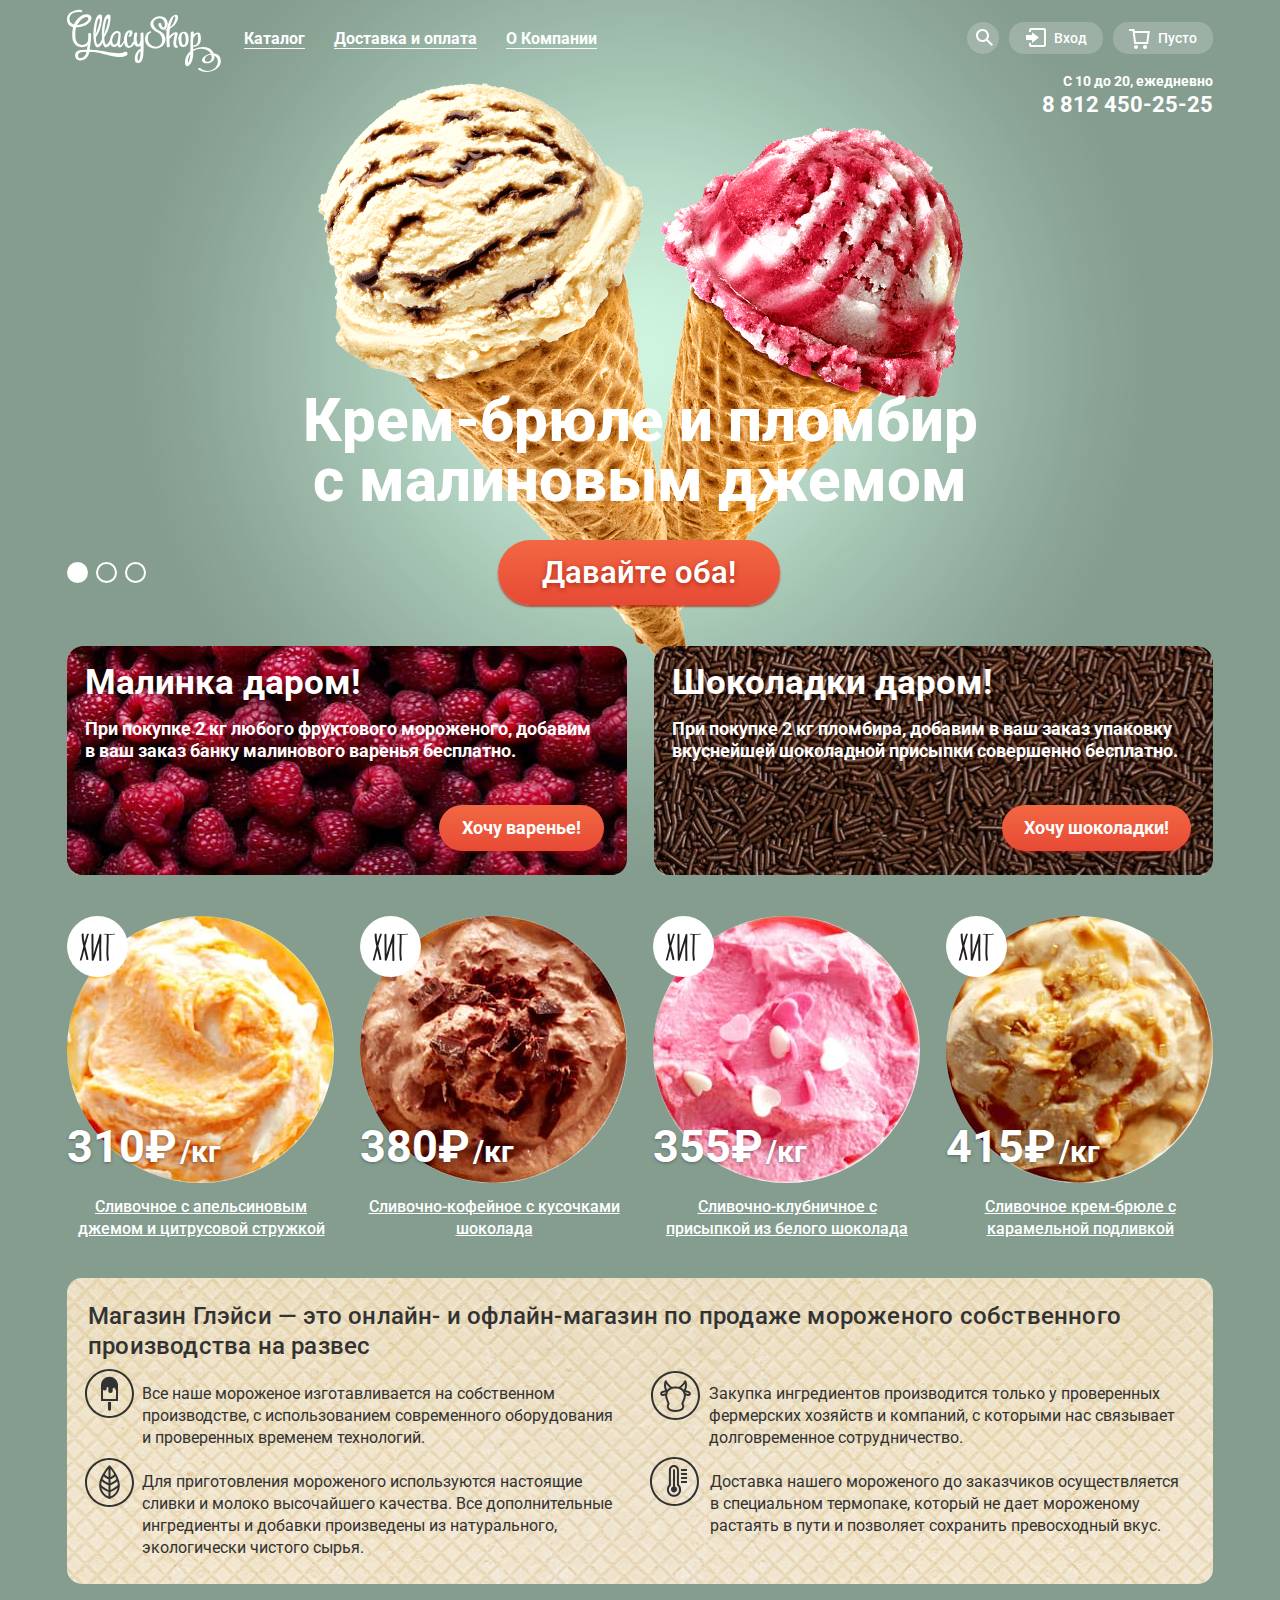
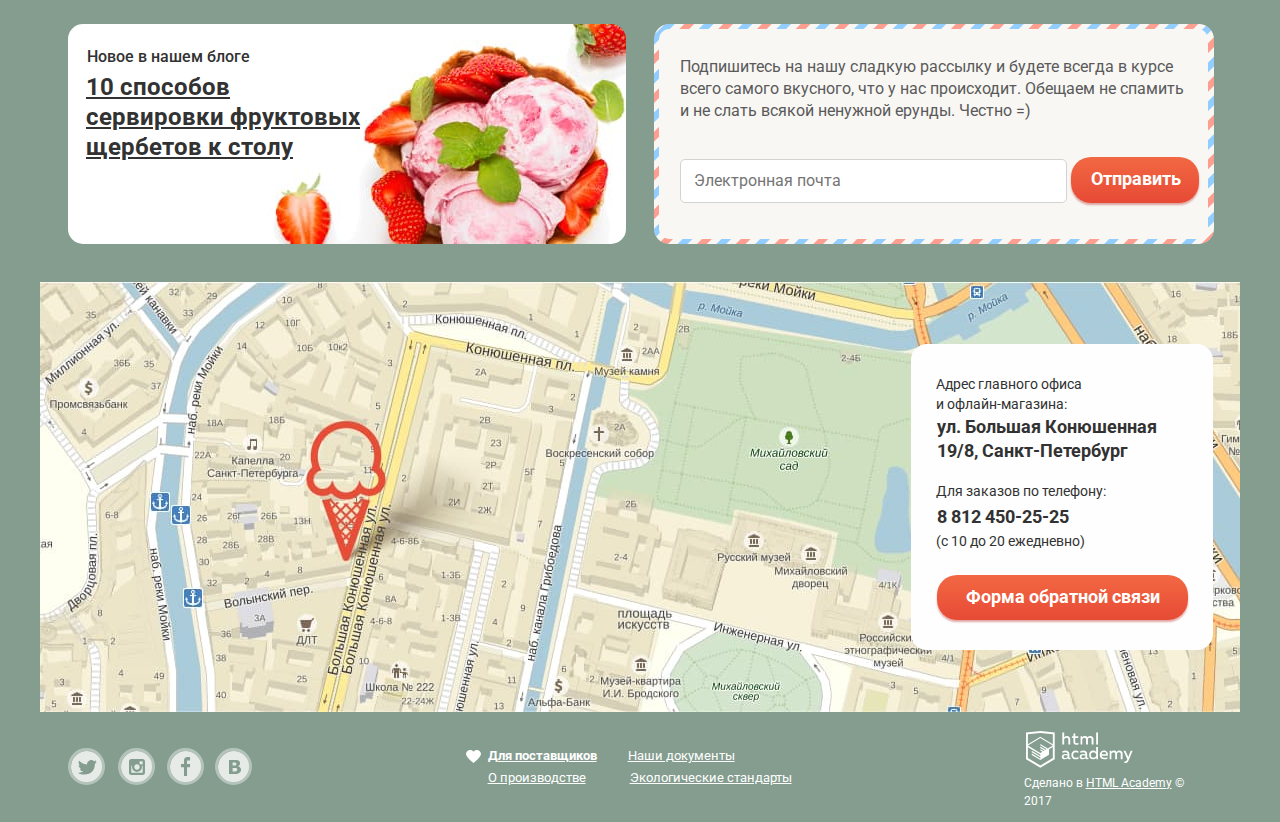
==== commit dea52fcd: "Фокусы на выпадающих меню" ====
--- a/index.html
+++ b/index.html
@@ -337,7 +337,7 @@
         </p>
         <p>
           <label class="visually-hidden" for="user-feedback">Напишите нам</label>
-          <textarea cols="41" rows="6" class="feedback-text" name="feedback"
+          <textarea class="feedback-text" name="feedback"
                     id="user-feedback">Напишите что-нибудь...</textarea>
         </p>
         <button class="button button-modal" type="submit">Отправить</button>
--- a/css/style.min.css
+++ b/css/style.min.css
@@ -1,3 +1,4 @@
+
 body {
   min-width: 1200px;
   margin: 0;
@@ -92,10 +93,13 @@
 }
 
 .user-navigation-item-current .basket::before {
+  content: "";
   background-image: url("../img/basket-red.svg");
 }
 
-.user-navigation-item:hover .basket::before {
+.basket:hover::before,
+.basket:focus::before{
+  content: "";
   background-image: url("../img/basket-red.svg");
 }
 
@@ -117,7 +121,8 @@
   background-position: 0 0;
 }
 
-.login-link:hover::before {
+.login-link:hover::before,
+.login-link:focus::before {
   content: "";
   background-image: url("../img/enter-black.svg");
 
@@ -142,7 +147,8 @@
   background-repeat: no-repeat;
 }
 
-.search:hover::before {
+.search:hover::before,
+.search:focus::before{
   content: "";
   background-image: url("../img/search-black.svg");
 
@@ -156,49 +162,57 @@
   position: absolute;
 }
 
+
 .modal-search {
   position: absolute;
-  width: 310px;
+  width: 341px;
   display: none;
   left: -308px;
-  bottom: -89px;
-  padding: 21px 16px;
-
+  bottom: -77px;
+  padding: 20px 15px;
+  box-sizing: border-box;
 }
 
 .modal-search input {
-  width: 310px;
+  box-sizing: border-box;
+  width: 311px;
+  height: 42px;
   border: 1px solid #d3d3d2;
   border-radius: 5px;
-  padding: 12px 13px;
+  padding: 12px 14px;
 
 }
 
 .user-navigation-item:hover .modal-search {
   display: block;
 }
-
+.search:focus + .modal-search {
+  display: block;
+}
 
 .modal-login {
   display: none;
+  width: 277px;
+  box-sizing: border-box;
   position: absolute;
   right: -3px;
-  top: 36px;
+  top: 37px;
   background-color: #f8f7f4;
-  padding-top: 21px;
-  padding-right: 18px;
-  padding-bottom: 0;
-  padding-left: 18px;
+  padding-top: 20px;
+
 }
 
 .modal-login input {
   margin-bottom: 21px;
-  padding-top: 11px;
-  padding-right: 44px;
-  padding-bottom: 12px;
-  padding-left: 14px;
+  padding-top: 9px;
+  padding-bottom: 14px;
+  padding-left: 13px;
   border-radius: 5px;
   border: 1px solid #d3d3d2;
+  width: 240px;
+  box-sizing: border-box;
+  margin-left: 18px;
+  height: 40px;
 }
 
 .enter-link-container .registration {
@@ -212,9 +226,13 @@
 
 .button-enter {
   margin-bottom: 20px;
+  margin-left: 18px;
 }
 
 .user-navigation-item:hover .modal-login {
+  display: block;
+}
+.login-link:focus + .modal-login {
   display: block;
 }
 
@@ -227,22 +245,23 @@
   z-index: 20;
 }
 
+
+.price-color {
+  color: #999999;
+}
+
+.basket-table {
+  font-size: 13px;
+  line-height: 17px;
+  display: flex;
+}
+
 .basket-table a {
   color: #323232;
   padding: 0;
   margin: 0;
 }
 
-.price-color {
-  color: #999999;
-}
-
-.basket-table {
-  font-size: 13px;
-  line-height: 18px;
-  display: flex;
-}
-
 .basket-table tr {
   display: flex;
   padding-left: 38px;
@@ -253,7 +272,7 @@
 }
 
 .basket-table .row-2 {
-  padding-top: 20px;
+  padding-top: 22px;
 }
 
 .basket-table .row-total {
@@ -273,10 +292,7 @@
   border: 0;
   cursor: pointer;
   background-color: transparent;
-}
-
-.button-close-basket {
-  left: 12px;
+  left: 11px;
   width: 15px;
   height: 15px;
 
@@ -314,7 +330,7 @@
 }
 
 .modal-basket .button-basket {
-  margin-top: 11px;
+  margin-top: 13px;
   display: inline-block;
   margin-left: 356px;
   padding-top: 11px;
@@ -327,7 +343,9 @@
 .user-navigation-item:hover .modal-basket {
   display: block;
 }
-
+.basket:focus + .modal-basket {
+  display: block;
+}
 .site-navigation-item > a {
   color: #ffffff;
   font-weight: 700;
@@ -362,9 +380,10 @@
   border-radius: 5px;
   box-shadow: 0 20px 20px 0 rgba(0, 0, 0, 0.4);
   position: absolute;
-  top: 38px;
+  top: 39px;
   left: -8px;
   width: 143px;
+  z-index: 10;
 }
 
 .catalog-submenu-title {
@@ -372,9 +391,21 @@
   line-height: 16px;
   font-weight: 700;
   display: block;
-  margin-top: 12px;
   padding-left: 21px;
   color: #000000;
+  margin: 0;
+  padding-top: 3px;
+  position: relative;
+}
+
+.catalog-submenu-title::after {
+  content: "";
+  height: 1px;
+  width: 128px;
+  position: absolute;
+  left: 7px;
+  bottom: -4px;
+  background-color: #d1d0ce;
 }
 
 .catalog-submenu-title a {
@@ -387,15 +418,16 @@
   font-size: 14px;
   line-height: 16px;
   display: block;
-  padding-top: 7px;
+  padding: 0;
   padding-left: 21px;
-
-}
-
-.catalog-submenu-item:last-child a {
-  border-bottom-left-radius: 5px;
-  border-bottom-right-radius: 5px;
-
+  padding-top: 7.5px;
+  padding-bottom: 7.5px;
+
+}
+
+.catalog-submenu-title {
+  border-top-left-radius: 5px;
+  border-top-right-radius: 5px;
 
 }
 
@@ -406,11 +438,17 @@
 .submenu:focus + .catalog-submenu {
   display: block;
 }
-
+.submenu-current:focus + .catalog-submenu {
+  display: block;
+}
 .catalog-submenu-list {
   list-style: none;
-  margin: 0;
   padding: 0;
+  margin-bottom: 6px;
+}
+
+.catalog-submenu-item:first-child {
+  padding-top: 6px;
 }
 
 .catalog-submenu-item a:hover,
@@ -442,7 +480,7 @@
   background: linear-gradient(to top, #e74a35, #f26843);
   border: none;
   box-shadow: 0 2px 2px 0 rgba(172, 16, 0, 0.36);
-  border-radius: 30px;
+  border-radius: 20px;
   color: #ffffff;
   padding: 10px 25px;
   display: inline-block;
@@ -464,13 +502,21 @@
 
 .enter-link-container {
   padding: 0;
-
   margin-bottom: -14px;
   margin-left: 15px;
   display: inline-block;
   margin-top: -2px;
 }
 
+.enter-link-container a {
+  text-decoration: underline;
+}
+
+.enter-link-container a:hover,
+.enter-link-container a:focus,
+.enter-link-container a:active {
+  color: #e84d37;
+}
 
 .button:hover,
 .button:focus {
@@ -762,6 +808,7 @@
 
 .subscription-container {
   background-color: #f8f7f4;
+  width: 549px;
   border-radius: 10px;
   box-sizing: border-box;
   margin: 5px 5px;
@@ -770,12 +817,40 @@
   min-height: 210px;
 }
 
+.modal input:-ms-input-placeholder {
+  color: #999999;
+  font-size: 14px;
+}
+
+.modal input::-moz-placeholder {
+  opacity: 1;
+}
+
 .modal input::placeholder {
   color: #999999;
   font-size: 14px;
   line-height: 24px;
   font-weight: 400;
 }
+.modal .feedback-name::placeholder,
+.modal .feedback-email::placeholder{
+   font-size: 16px;
+ }
+
+.modal input:hover,
+.subscription input:hover {
+  border-color: #c7c6c5;
+  -webkit-box-shadow: inset 0 0 0 1px #c7c6c5;
+  box-shadow: inset 0 0 0 1px #c7c6c5;
+}
+
+.modal input:focus,
+.subscription input:focus {
+  border-color: #8fbdec;
+  -webkit-box-shadow: inset 0 0 0 1px #8fbdec;
+  box-shadow: inset 0 0 0 1px #8fbdec;
+  outline: none;
+}
 
 .contacts-info {
   background-color: #fefefe;
@@ -783,6 +858,7 @@
   margin-top: -4px;
 
 }
+
 .contacts-info p {
   font-size: 14px;
   line-height: 20px;
@@ -793,6 +869,7 @@
   margin-left: -1px;
 
 }
+
 .contacts-info-adress {
   padding-top: 17px;
   padding-left: 26px;
@@ -810,7 +887,6 @@
 .contacts-info-phone p {
   margin-bottom: 4px;
 }
-
 
 
 .contacts-info b {
@@ -1204,8 +1280,6 @@
   display: flex;
   width: 992px;
   padding-top: 22px;
-  margin-bottom: 17px;
-
 }
 
 .site-navigation {
@@ -1227,12 +1301,14 @@
   height: 1px;
   background-color: #f7f6f3;
 }
+
 .site-navigation-item-current > a:after {
   content: "";
   display: block;
   height: 1px;
   background-color: transparent;
 }
+
 .user-navigation {
   margin: 0 0;
 
@@ -1249,6 +1325,7 @@
   margin-left: 10px;
   margin-bottom: 2px;
   position: relative;
+  padding-bottom: 10px;
 }
 
 
@@ -1394,7 +1471,7 @@
   padding-bottom: 12px;
   padding-left: 20px;
   margin-top: -3px;
-  margin-right: -11px;
+  margin-right: -14px;
 }
 
 .contact-container {
@@ -1499,9 +1576,7 @@
   line-height: 18px;
 }
 
-.visually-hidden:not(:focus):not(:active),
-input[type="checkbox"].visually-hidden,
-input[type="radio"].visually-hidden {
+.visually-hidden {
   position: absolute;
 
   width: 1px;
@@ -1516,6 +1591,23 @@
 
 }
 
+/*.visually-hidden:not(:focus):not(:active),*/
+/*input[type="checkbox"].visually-hidden,*/
+/*input[type="radio"].visually-hidden {*/
+/*position: absolute;*/
+
+/*width: 1px;*/
+/*height: 1px;*/
+/*margin: -1px;*/
+/*border: 0;*/
+/*padding: 0;*/
+/*white-space: nowrap;*/
+/*clip-path: inset(100%);*/
+/*clip: rect(0 0 0 0);*/
+/*overflow: hidden;*/
+
+/*}*/
+
 .main-header-inner {
   margin-bottom: 10px;
 }
@@ -1597,6 +1689,7 @@
   left: 50%;
   top: 50%;
   width: 477px;
+  padding-top: 17px;
   padding-left: 25px;
   padding-bottom: 20px;
   box-sizing: border-box;
@@ -1617,6 +1710,7 @@
 
 .modal-feedback p {
   margin: 0;
+  padding: 0;
 }
 
 .modal-feedback input,
@@ -1629,19 +1723,51 @@
   line-height: 24px;
   padding-left: 13px;
   padding-top: 11px;
-  padding-right: 69px;
   padding-bottom: 8px;
-  margin-bottom: 0px;
-  margin-top: 19px;
-
-}
+  margin-top: 20px;
+  box-sizing: border-box;
+}
+
+.modal-feedback .feedback-name,
+.modal-feedback .feedback-email {
+  width: 265px;
+  height: 43px;
+}
+.modal-feedback textarea {
+  width: 426px;
+  height: 155px;
+  margin-bottom: 25px;
+}
+.modal-feedback textarea:hover
+{
+  border-color: #c7c6c5;
+  -webkit-box-shadow: inset 0 0 0 1px #c7c6c5;
+  box-shadow: inset 0 0 0 1px #c7c6c5;
+}
+
+.modal-feedback textarea:focus {
+  border-color: #8fbdec;
+  -webkit-box-shadow: inset 0 0 0 1px #8fbdec;
+  box-shadow: inset 0 0 0 1px #8fbdec;
+  outline: none;
+}
+
+
 
 .button-modal {
-  margin: 9px;
+  /*Blink*/
   margin-left: 289px;
   margin-bottom: 6px;
-}
-
+  margin-top: -5px;
+}
+@-moz-document url-prefix()
+{
+  /*Mozilla кастыль*/
+  .button-modal
+  {
+    margin-top: 0px;
+  }
+}
 .button-close {
   position: absolute;
   font-size: 0;
@@ -1686,6 +1812,7 @@
   z-index: 1;
   display: none;
 }
+
 .filters {
   margin-bottom: 22px;
 }
@@ -1747,6 +1874,7 @@
   color: #000000;
 
 }
+
 .fatness-label {
   padding-right: 18px;
 }
@@ -1759,7 +1887,8 @@
 .fatness-input:disabled + label {
   color: rgba(255, 255, 255, 0.2);
 }
-.price-title{
+
+.price-title {
   margin-bottom: 4px;
   margin-left: 11px;
 }
@@ -1844,6 +1973,7 @@
   -webkit-box-shadow: 0 0 0 3px #ffffff;
   box-shadow: 0 0 0 3px #ffffff;
 }
+
 .filter-form input[type=radio]:checked + label::before {
   background-color: #ffffff;
   border: 3px solid #aabcb2;
@@ -1875,11 +2005,12 @@
 
 
 }
+
 .button-filter {
   font-family: inherit;
   border: 2px solid #ffffff;
   border-radius: 20px;
-  background-color: rgba(255,255,255,0.2);
+  background-color: rgba(255, 255, 255, 0.2);
   color: #ffffff;
   font-size: 16px;
   line-height: 18px;
@@ -1888,7 +2019,8 @@
   text-align: center;
   margin-left: -5px;
 }
-.fatness-wrapper{
+
+.fatness-wrapper {
   background-color: rgba(255, 255, 255, 0.2);
   border-radius: 20px;
   margin-left: -12px;
@@ -1897,9 +2029,11 @@
   padding-bottom: 8px;
   padding-left: 19px;
 }
+
 .fatness-title {
   margin-left: 4px;
 }
+
 .topping-wrapper {
   background-color: rgba(255, 255, 255, 0.2);
   border-radius: 20px;
@@ -1910,6 +2044,19 @@
   padding-right: 2px;
   margin-top: 4px;
 }
+
 .topping-label {
   padding-right: 18px;
 }
+
+@media screen and (-ms-high-contrast: active), (-ms-high-contrast: none) {
+  /*IE*/
+
+  .button-banner-right {
+    margin-top: 0px;
+  }
+  .button-modal
+  {
+        margin-top: 0px;
+  }
+}
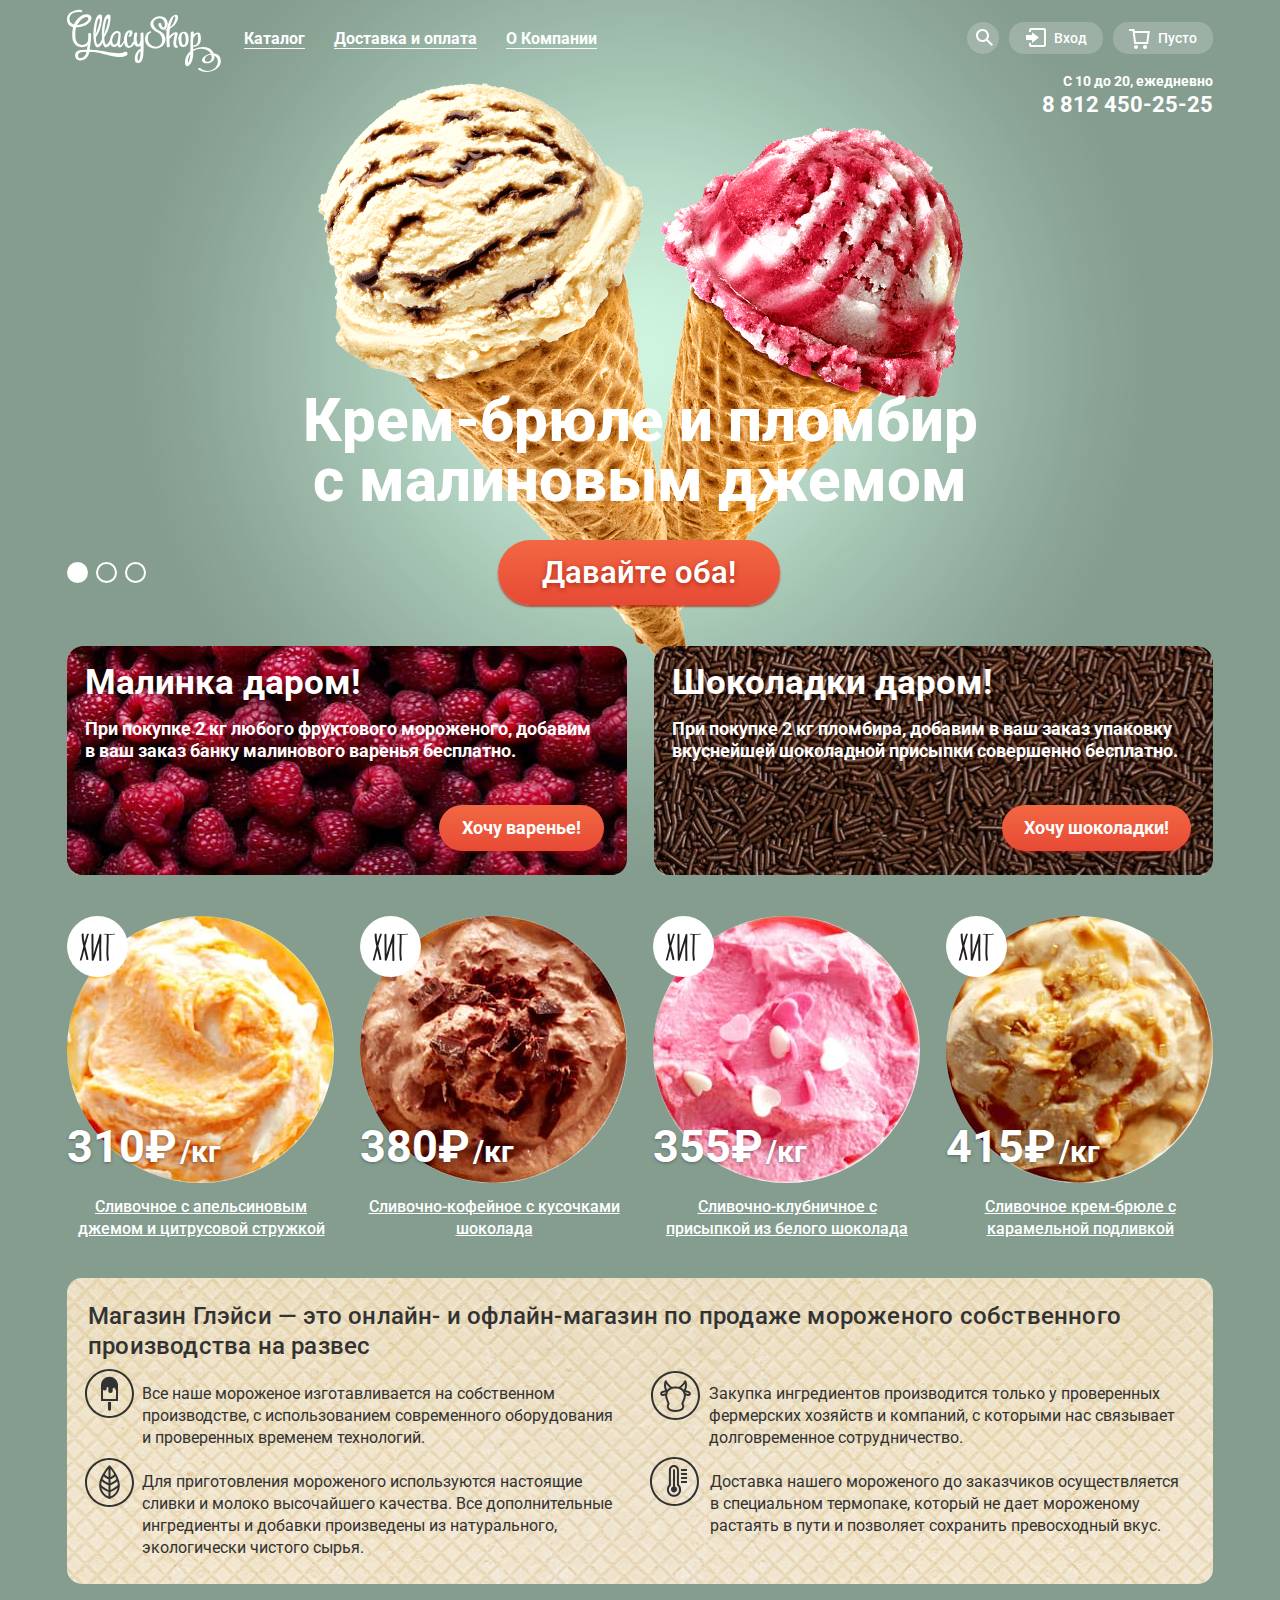
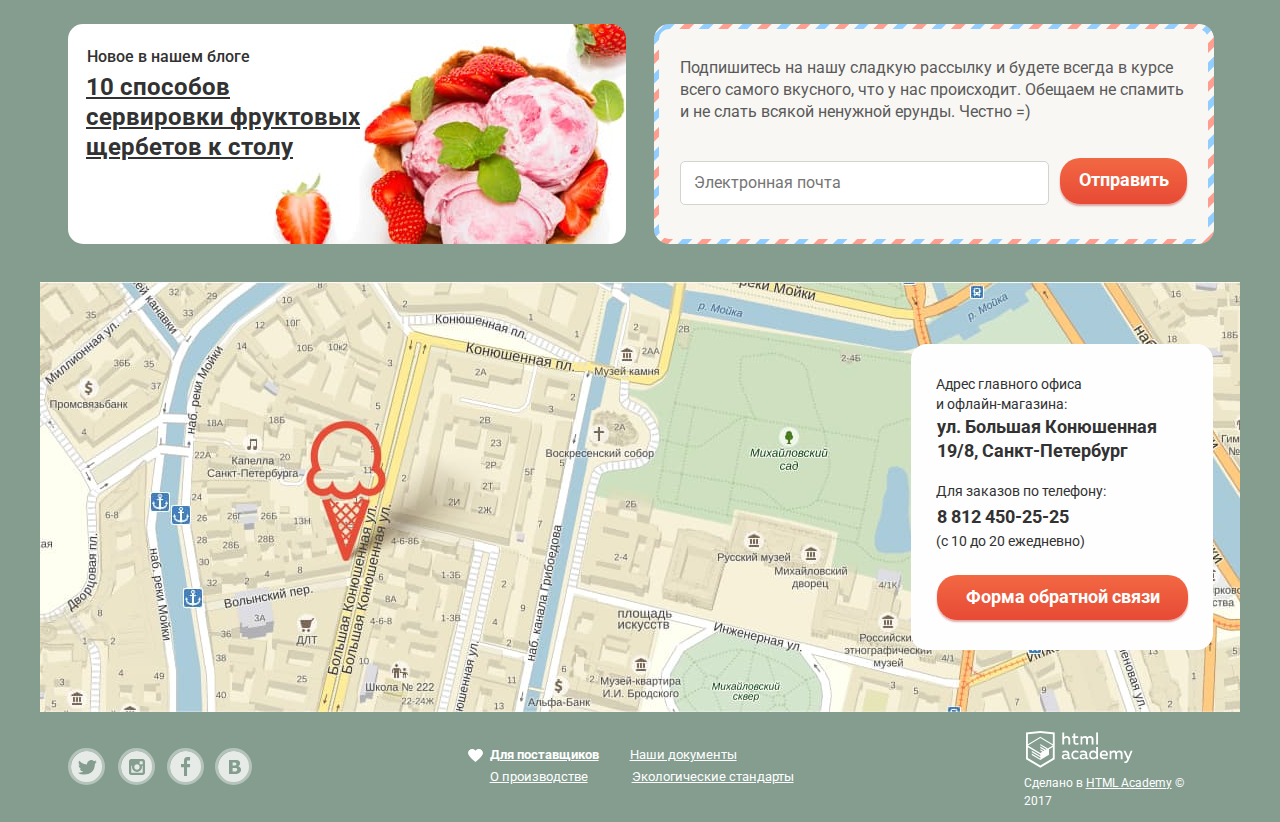
==== commit bfd1f6f3: "правки + prefixer" ====
--- a/index.html
+++ b/index.html
@@ -5,7 +5,7 @@
   <title>HTML Academy: Глейси</title>
   <link href="https://fonts.googleapis.com/css?family=Roboto:400,500,700&amp;subset=cyrillic" rel="stylesheet">
   <link href="css/normalize.css" rel="stylesheet">
-  <link href="css/style.min.css" rel="stylesheet">
+  <link href="css/style.css" rel="stylesheet">
 </head>
 <body>
 <input class="visually-hidden" type="radio" id="product-1" name="toggle" checked>
@@ -44,7 +44,7 @@
                 <form class="modal-search-form" action="https://echo.htmlacademy.ru" method="get">
                   <label for="user-search" class="visually-hidden">Поисковый запрос</label>
                   <input class="search-field" type="search" placeholder="Что ищем?" id="user-search">
-                  <button class="visually-hidden" type="submit">Поиск</button>
+
                 </form>
               </section>
             </div>
@@ -95,38 +95,33 @@
           <h2 class="visually-hidden">Специальные предложения</h2>
           <ul class="slider-list">
             <li class="slider-item slide " id="slide1">
-              <p class="visually-hidden"><img src="img/slider-list-1.png" width="1045" height="881" alt="Первый слайдер с мороженым"></p>
               <h3 class="slide-title">Крем-брюле и пломбир
                 с малиновым джемом</h3>
               <a class="button-slider" href="#">Давайте оба!</a>
             </li>
             <li class="slider-item slide" id="slide2">
-              <p class="visually-hidden"><img src="img/slider-list-2.png" width="1065" height="859" alt="Второй слайдер с мороженым"></p>
               <h3 class="slide-title">Шоколадный пломбир
                 и лимонный сорбет </h3>
               <a class=" button-slider" href="#">Давайте оба!</a>
             </li>
             <li class="slider-item slide" id="slide3">
-              <p class="visually-hidden"><img src="img/slider-list-3.png" width="1079" height="854" alt="Третий слайдер с мороженым"></p>
               <h3 class="slide-title">Пломбир с помадкой
                 и клубничный щербет</h3>
               <a class=" button-slider" href="#">Давайте оба!</a>
             </li>
           </ul>
-
         </section>
-
         <section class="banners">
           <h2 class="visually-hidden">Наши акции</h2>
           <ul class="banners-list">
             <li class="banners-item-berry">
-              <h3 class=".banners-caption">Малинка даром!</h3>
+              <h3 >Малинка даром!</h3>
               <p>При покупке 2 кг любого фруктового мороженого, добавим в ваш заказ банку малинового варенья бесплатно.
               </p>
               <a class="button button-banner-left" href="#">Хочу варенье!</a>
             </li>
             <li class="banners-item-choco">
-              <h3 class=".banners-text">Шоколадки даром!</h3>
+              <h3>Шоколадки даром!</h3>
               <p>При покупке 2 кг пломбира, добавим в ваш заказ упаковку вкуснейшей шоколадной присыпки совершенно
                 бесплатно.
               </p>
@@ -277,7 +272,7 @@
                                        alt="Адрес главного офиса:ул. Большая Конюшенная 19/8, Санкт-Петербург"></p>
           <div class="contacts-info">
             <div class="contacts-info-adress">
-              <p>Адрес главного офиса<br> и офлайн-магазина:</p>
+              <p class="info-adress-text">Адрес главного офиса и офлайн-магазина:</p>
               <b>ул. Большая Конюшенная 19/8, Санкт-Петербург</b>
             </div>
             <div class="contacts-info-phone">
@@ -295,7 +290,7 @@
       <div class="main-footer-container">
         <div class="main-footer-social">
           <ul class="social-links">
-            <li class="social-links-item"><a class="social-links-item-tw" href="#"></a></li>
+            <li class="social-links-item"><a class="social-links-item-tw" href="#"><span class="visually-hidden">Твиттер</span></a></li>
             <li class="social-links-item "><a class="social-links-item-inst" href="#"><span class="visually-hidden">Инстаграм</span></a>
             </li>
             <li class="social-links-item "><a class="social-links-item-fb" href="#"><span
@@ -321,7 +316,6 @@
             2017</p>
         </div>
       </div>
-
     </footer>
     <section class="modal modal-feedback">
       <h2 class="visually-hidden">Форма обратной связи</h2>
--- a/css/style.css
+++ b/css/style.css
@@ -0,0 +1,2405 @@
+
+body {
+  min-width: 1200px;
+  margin: 0;
+  padding: 0;
+
+  font-weight: 400;
+  font-size: 16px;
+  line-height: 22px;
+  font-family: "Roboto", Arial, sans-serif;
+  color: #ffffff;
+
+  background-color: #849d8f;
+}
+
+a {
+  text-decoration: none;
+}
+
+img {
+  max-width: 100%;
+  height: auto;
+}
+
+.page-inner {
+  background: -webkit-gradient(linear, left top, left bottom, from(#9cb0a5), to(#849d8f));
+  background: -webkit-linear-gradient(top, #9cb0a5, #849d8f);
+  background: -o-linear-gradient(top, #9cb0a5, #849d8f);
+  background: linear-gradient(to bottom, #9cb0a5, #849d8f);
+}
+
+.main-navigation {
+  font-size: 16px;
+  line-height: 18px;
+  color: #ffffff;
+}
+
+.site-navigation {
+  list-style: none;
+}
+
+.user-navigation-item > a {
+  font-weight: 500;
+  font-size: 14px;
+  line-height: 16px;
+  color: #ffffff;
+
+  background-color: rgba(255, 255, 255, 0.2);
+  border-radius: 15px;
+}
+
+.user-navigation-item-current > a {
+  color: #000000;
+
+  background-color: #f8f7f4;
+}
+
+.user-navigation-item > a:hover,
+.user-navigation-item > a:focus,
+.user-navigation-item-current > a:hover,
+.user-navigation-item-current > a:focus {
+  color: #000000;
+
+  background-color: #f8f7f4;
+}
+
+.user-navigation-item > a:active,
+.user-navigation-item-current > a:active {
+  color: #000000;
+
+  background-color: #ededed;
+  -webkit-box-shadow: inset 0 2px 0 1px #696969;
+  box-shadow: inset 0 2px 0 1px #696969;
+}
+
+.user-navigation-item a,
+.site-navigation-item a {
+  display: block;
+  padding-top: 8px;
+  padding-right: 16px;
+  padding-bottom: 8px;
+}
+
+.basket {
+  position: relative;
+
+  padding-left: 45px;
+}
+
+.basket::before {
+  content: "";
+  position: absolute;
+  left: 16px;
+
+  width: 21px;
+  height: 20px;
+
+  background-image: url("../img/basket.svg");
+  background-repeat: no-repeat;
+  background-position: 0 0;
+
+  top: 7px;
+}
+
+.user-navigation-item-current .basket::before {
+  content: "";
+
+  background-image: url("../img/basket-red.svg");
+}
+
+.basket:hover::before,
+.basket:focus::before {
+  content: "";
+
+  background-image: url("../img/basket-red.svg");
+}
+
+.login-link {
+  position: relative;
+
+  padding-left: 45px;
+}
+
+.login-link::before {
+  content: "";
+  position: absolute;
+  left: 17px;
+
+  width: 21px;
+  height: 19px;
+
+  background-image: url("../img/enter.svg");
+  background-repeat: no-repeat;
+  background-position: 0 0;
+
+  top: 6px;
+}
+
+.login-link:hover::before,
+.login-link:focus::before {
+  content: "";
+
+  background-image: url("../img/enter-black.svg");
+}
+
+.user-navigation-item .search {
+  width: 32px;
+  height: 32px;
+  padding: 0;
+
+  background-color: rgba(255, 255, 255, 0.2);
+  border-radius: 50%;
+}
+
+.search::before {
+  content: "";
+  position: absolute;
+  top: 7px;
+  left: 9px;
+
+  width: 17px;
+  height: 17px;
+
+  background-image: url("../img/search.svg");
+  background-repeat: no-repeat;
+}
+
+.search:hover::before,
+.search:focus::before {
+  content: "";
+
+  background-image: url("../img/search-black.svg");
+}
+
+.modal {
+  position: absolute;
+
+  color: #000000;
+
+  background-color: #f8f7f4;
+  border-radius: 5px;
+  -webkit-box-shadow: 0 20px 20px 0 rgba(0, 0, 0, 0.4);
+  box-shadow: 0 20px 20px 0 rgba(0, 0, 0, 0.4);
+}
+
+.modal-search {
+  position: absolute;
+  bottom: -70px;
+  left: -308px;
+
+  display: none;
+  -webkit-box-sizing: border-box;
+  box-sizing: border-box;
+
+  padding: 20px 15px;
+}
+
+.modal-search input {
+  -webkit-box-sizing: border-box;
+  box-sizing: border-box;
+  width: 311px;
+  height: 42px;
+  padding: 8px 14px;
+
+  border: 1px solid #d3d3d2;
+  border-radius: 5px;
+}
+
+.user-navigation-item:hover .modal-search {
+  display: block;
+}
+
+.search:focus + .modal-search {
+  display: block;
+}
+
+.modal-login {
+  position: absolute;
+  top: 37px;
+  right: -3px;
+
+  display: none;
+  -webkit-box-sizing: border-box;
+  box-sizing: border-box;
+  width: 277px;
+  padding-top: 20px;
+
+  background-color: #f8f7f4;
+}
+
+.modal-login input {
+  -webkit-box-sizing: border-box;
+  box-sizing: border-box;
+  width: 240px;
+  margin-bottom: 21px;
+  margin-left: 18px;
+  padding-top: 9px;
+  padding-bottom: 14px;
+  padding-left: 13px;
+
+  border: 1px solid #d3d3d2;
+  border-radius: 5px;
+}
+
+.enter-link-container .registration {
+  margin-top: -3px;
+}
+
+.modal-login p {
+  margin: 0;
+  padding: 0;
+}
+
+.button-enter {
+  margin-bottom: 20px;
+  margin-left: 18px;
+}
+
+.user-navigation-item:hover .modal-login {
+  display: block;
+}
+
+.login-link:focus + .modal-login {
+  display: block;
+}
+
+.modal-basket {
+  position: absolute;
+  top: 37px;
+  right: 1px;
+  z-index: 20;
+
+  display: none;
+  width: 539px;
+}
+
+.price-color {
+  color: #999999;
+}
+
+.basket-table {
+  display: -webkit-box;
+  display: -ms-flexbox;
+  display: flex;
+
+  font-size: 13px;
+  line-height: 17px;
+}
+
+.basket-table a {
+  margin: 0;
+  padding: 0;
+
+  color: #323232;
+}
+
+.basket-table tr {
+  display: -webkit-box;
+  display: -ms-flexbox;
+  display: flex;
+  padding-left: 38px;
+}
+
+.basket-table .row-1 {
+  padding-top: 25px;
+}
+
+.basket-table .row-2 {
+  padding-top: 22px;
+}
+
+.basket-table .row-total {
+  justify-content: flex-end;
+  margin-top: 13px;
+  margin-right: -19px;
+  margin-left: 16px;
+  padding-top: 14px;
+
+  font-weight: 700;
+  font-size: 15px;
+
+  border-top: 1px solid #ccccc9;
+
+  -webkit-box-pack: end;
+  -ms-flex-pack: end;
+}
+
+.button-close-basket {
+  position: absolute;
+  left: 11px;
+
+  width: 15px;
+  height: 15px;
+
+  font-size: 0;
+
+  background-color: transparent;
+  border: 0;
+  cursor: pointer;
+}
+
+.button-close-basket::before,
+.button-close-basket::after {
+  content: "";
+  position: absolute;
+
+  width: 15px;
+  height: 1px;
+
+  background-color: #231f20;
+}
+
+.button-close-basket::before {
+  -webkit-transform: rotate(45deg);
+  -ms-transform: rotate(45deg);
+  transform: rotate(45deg);
+}
+
+.button-close-basket::after {
+  -webkit-transform: rotate(-45deg);
+  -ms-transform: rotate(-45deg);
+  transform: rotate(-45deg);
+}
+
+.basket-image {
+  margin-top: -7px;
+  padding-right: 13px;
+}
+
+.basket-title {
+  width: 216px;
+  padding-right: 30px;
+}
+
+.basket-price {
+  padding-right: 27px;
+}
+
+.modal-basket .button-basket {
+  display: inline-block;
+  margin-top: 13px;
+  margin-bottom: 19px;
+  margin-left: 356px;
+  padding-top: 11px;
+  padding-right: 15px;
+  padding-bottom: 12px;
+  padding-left: 13px;
+}
+
+.user-navigation-item:hover .modal-basket {
+  display: block;
+}
+
+.basket:focus + .modal-basket {
+  display: block;
+}
+
+.site-navigation-item > a {
+  position: relative;
+
+  padding-left: 13px;
+
+  font-weight: 700;
+  color: #ffffff;
+}
+
+.site-navigation-item > a:hover,
+.site-navigation-item > a:focus {
+  color: #000000;
+
+  background-color: #f8f7f4;
+  border-radius: 15px;
+}
+
+.site-navigation-item > a:active {
+  color: #000000;
+
+  background-color: #ededed;
+  border-radius: 15px;
+  -webkit-box-shadow: inset 0 2px 0 1px #696969;
+  box-shadow: inset 0 2px 0 1px #696969;
+}
+
+.submenu-current {
+  background-color: #d07058;
+  border-radius: 20px;
+}
+
+.catalog-submenu {
+  position: absolute;
+  top: 39px;
+  left: -8px;
+  z-index: 10;
+
+  display: none;
+  width: 143px;
+
+  list-style: none;
+  color: #000000;
+
+  background-color: #f8f7f4;
+  border-radius: 5px;
+  -webkit-box-shadow: 0 20px 20px 0 rgba(0, 0, 0, 0.4);
+  box-shadow: 0 20px 20px 0 rgba(0, 0, 0, 0.4);
+}
+
+.catalog-submenu-title {
+  position: relative;
+
+  display: block;
+  margin: 0;
+  padding-top: 3px;
+  padding-left: 21px;
+
+  font-weight: 700;
+  font-size: 14px;
+  line-height: 16px;
+  color: #000000;
+}
+
+.catalog-submenu-title::after {
+  content: "";
+  position: absolute;
+  bottom: -4px;
+  left: 7px;
+
+  width: 128px;
+  height: 1px;
+
+  background-color: #d1d0ce;
+}
+
+.catalog-submenu-title a {
+  color: #000000;
+}
+
+.catalog-submenu-item a {
+  display: block;
+  padding: 0;
+  padding-top: 7.5px;
+  padding-bottom: 7.5px;
+  padding-left: 21px;
+
+  font-size: 14px;
+  line-height: 16px;
+  color: #000000;
+  text-decoration: none;
+}
+
+.catalog-submenu-title {
+  border-top-left-radius: 5px;
+  border-top-right-radius: 5px;
+}
+
+.site-navigation-item:hover .catalog-submenu {
+  display: block;
+}
+
+.submenu:focus + .catalog-submenu {
+  display: block;
+}
+
+.submenu-current:focus + .catalog-submenu {
+  display: block;
+}
+
+.catalog-submenu-list {
+  margin-bottom: 6px;
+  padding: 0;
+
+  list-style: none;
+}
+
+.catalog-submenu-item:first-child {
+  padding-top: 6px;
+}
+
+.catalog-submenu-item a:hover,
+.catalog-submenu-title:hover {
+  background-color: #fbded7;
+}
+
+.catalog-submenu-item a:focus,
+.catalog-submenu-title:focus {
+  background-color: #f6b5a5;
+}
+
+.catalog-submenu-item-current a {
+  display: block;
+  padding: 0;
+  padding-top: 7.5px;
+  padding-bottom: 7.5px;
+  padding-left: 21px;
+
+  font-size: 14px;
+  line-height: 16px;
+  color: #000000;
+
+  background-color: #d07058;
+  border-radius: 0;
+}
+
+.catalog-submenu-item-current:first-child {
+  padding-top: 6px;
+}
+
+.button {
+  display: inline-block;
+  padding: 10px 25px;
+
+  font: inherit;
+  font-weight: 700;
+  font-size: 18px;
+  line-height: 24px;
+  vertical-align: middle;
+  text-align: center;
+  color: #ffffff;
+
+  background: -webkit-gradient(linear, left bottom, left top, from(#e74a35), to(#f26843));
+  background: -webkit-linear-gradient(bottom, #e74a35, #f26843);
+  background: -o-linear-gradient(bottom, #e74a35, #f26843);
+  background: linear-gradient(to top, #e74a35, #f26843);
+  border: none;
+  border-radius: 20px;
+  -webkit-box-shadow: 0 2px 2px 0 rgba(172, 16, 0, 0.36);
+  box-shadow: 0 2px 2px 0 rgba(172, 16, 0, 0.36);
+  cursor: pointer;
+}
+
+.modal-login a {
+  margin: 0;
+  padding: 0;
+
+  font-size: 13px;
+  line-height: 24px;
+  color: #323232;
+}
+
+.enter-link-container {
+  display: inline-block;
+  margin-top: -2px;
+  margin-bottom: -14px;
+  margin-left: 15px;
+  padding: 0;
+}
+
+.enter-link-container a {
+  text-decoration: underline;
+}
+
+.enter-link-container a:hover,
+.enter-link-container a:focus,
+.enter-link-container a:active {
+  color: #e84d37;
+}
+
+.button:hover,
+.button:focus {
+  color: #ffffff;
+
+  background: -webkit-gradient(linear, left bottom, left top, from(#f58669), to(#ec6f5e));
+  background: -webkit-linear-gradient(bottom, #f58669, #ec6f5e);
+  background: -o-linear-gradient(bottom, #f58669, #ec6f5e);
+  background: linear-gradient(to top, #f58669, #ec6f5e);
+  -webkit-box-shadow: 0 2px 2px 0 rgb(172, 16, 0);
+  box-shadow: 0 2px 2px 0 rgb(172, 16, 0);
+}
+
+.button:active {
+  color: #ffffff;
+
+  background: -webkit-gradient(linear, left top, left bottom, from(#d74632), to(#e1613e));
+  background: -webkit-linear-gradient(top, #d74632, #e1613e);
+  background: -o-linear-gradient(top, #d74632, #e1613e);
+  background: linear-gradient(to bottom, #d74632, #e1613e);
+  -webkit-box-shadow: inset 0 2px 2px 0 rgb(148, 39, 24);
+  box-shadow: inset 0 2px 2px 0 rgb(148, 39, 24);
+}
+
+.button-banner-left {
+  margin-top: 25px;
+  margin-bottom: 25px;
+  margin-left: 354px;
+  padding: 11px 23px;
+
+  border-radius: 25px;
+}
+
+.button-banner-right {
+  margin-top: 25px;
+  margin-left: 330px;
+  padding: 11px 22px;
+
+  border-radius: 25px;
+}
+
+.slider-list,
+.slider-controls {
+  list-style: none;
+}
+
+.main-header-contacts p:first-child {
+  font-weight: 700;
+  font-size: 14px;
+  line-height: 16px;
+}
+
+.main-header-contacts p:last-child {
+  margin-top: 4px;
+
+  font-weight: 700;
+  font-size: 22px;
+  line-height: 24px;
+}
+
+.banners-list {
+  list-style: none;
+}
+
+.banners-item-berry {
+  width: 560px;
+  padding-top: 16px;
+  padding-left: 18px;
+
+  background-image: url("../img/banner-rasberry.jpg");
+  background-repeat: no-repeat;
+  border-radius: 16px;
+}
+
+.banners-item-choco {
+  width: 560px;
+  margin-left: 27px;
+  padding-top: 16px;
+  padding-left: 18px;
+
+  background-image: url("../img/banner-shoco.jpg");
+  background-repeat: no-repeat;
+  border-radius: 16px;
+}
+
+.banners-list h3 {
+  margin: 0;
+
+  font-weight: 700;
+  font-size: 35px;
+  line-height: 41px;
+}
+
+.banners-list p {
+  width: 513px;
+  margin-top: 15px;
+
+  font-weight: 700;
+  font-size: 18px;
+}
+
+.hits,
+.catalog {
+  margin-right: -13px;
+  margin-bottom: -37px;
+  margin-left: -13px;
+}
+
+.hits-list,
+.catalog-list {
+  display: -webkit-box;
+  display: -ms-flexbox;
+  display: flex;
+  justify-content: space-between;
+  margin: 0;
+  padding: 0;
+
+  -webkit-box-pack: justify;
+  -ms-flex-pack: justify;
+}
+
+.product {
+  position: relative;
+
+  width: 267px;
+  padding-right: 13px;
+  padding-left: 13px;
+
+  list-style: none;
+}
+
+.catalog-item {
+  margin-bottom: -42px;
+}
+
+.product-image,
+.product-image-inner {
+  position: relative;
+
+  margin: 0;
+}
+
+.product-image::before {
+  content: "";
+  position: absolute;
+
+  width: 61px;
+  height: 61px;
+
+  background: #ffffff url(../img/hit.svg) no-repeat;
+  border-radius: 50%;
+}
+
+.product-image img,
+.product-image-inner img {
+  border-radius: 50%;
+}
+
+.product-link {
+  position: relative;
+
+  display: -webkit-box;
+  display: -ms-flexbox;
+  display: flex;
+  -ms-flex-direction: column;
+  flex-direction: column;
+
+  color: #ffffff;
+
+  -webkit-box-direction: normal;
+  -webkit-box-orient: vertical;
+}
+
+.product-title {
+  display: block;
+  -ms-flex-order: 2;
+  order: 2;
+  width: 258px;
+  margin-top: 7px;
+  margin-bottom: 18px;
+  padding-left: 5px;
+
+  font-weight: 500;
+  font-size: 16px;
+  text-align: center;
+  text-decoration: underline;
+
+  -webkit-box-ordinal-group: 3;
+}
+
+.product-title:hover,
+.product-title:focus,
+.product-title:active {
+  color: #ffbc9e;
+}
+
+.product-price {
+  position: absolute;
+  top: 163px;
+
+  font-weight: 700;
+  font-size: 45px;
+  line-height: 45px;
+  text-shadow: 0 1px 3px rgba(49, 50, 53, 0.5);
+}
+
+.product-price span {
+  margin-left: -8px;
+
+  font-weight: 700;
+  font-size: 30px;
+  line-height: 45px;
+  color: #ffffff;
+}
+
+.button-product {
+  position: absolute;
+  right: 45px;
+  bottom: 39px;
+
+  width: 170px;
+  margin-bottom: -18px;
+  padding-top: 10px;
+  padding-right: 18px;
+  padding-bottom: 10px;
+  padding-left: 16px;
+
+  visibility: hidden;
+}
+
+.product-wrapper {
+  display: -webkit-box;
+  display: -ms-flexbox;
+  display: flex;
+  margin-right: -13px;
+  margin-left: -13px;
+  padding-top: 5px;
+  padding-right: 13px;
+  padding-bottom: 57px;
+  padding-left: 13px;
+
+  outline: #8fbdec;
+}
+
+.product:hover .product-wrapper {
+  position: absolute;
+  z-index: 20;
+
+  width: 267px;
+
+  background-color: rgba(248, 247, 244, 0.2);
+  border-radius: 5px;
+  -webkit-box-shadow: 0 20px 20px 0 rgba(0, 0, 0, 0.4);
+  box-shadow: 0 20px 20px 0 rgba(0, 0, 0, 0.4);
+  visibility: visible;
+}
+
+.product:focus-within .product-wrapper {
+  position: absolute;
+  z-index: 20;
+
+  width: 267px;
+
+  background-color: rgba(248, 247, 244, 0.2);
+  border-radius: 5px;
+  -webkit-box-shadow: 0 20px 20px 0 rgba(0, 0, 0, 0.4);
+  box-shadow: 0 20px 20px 0 rgba(0, 0, 0, 0.4);
+  visibility: visible;
+}
+
+.product:hover .button,
+.product:focus-within .button {
+  visibility: visible;
+}
+
+.features {
+  width: 1146px;
+  height: 306px;
+
+  color: #323232;
+
+  background-image: url("../img/pattern-wafer-full.jpg");
+  border-radius: 15px;
+}
+
+.features p {
+  margin: 0;
+  padding-top: 23px;
+  padding-left: 21px;
+
+  font-weight: 500;
+  font-size: 24px;
+  line-height: 30px;
+  letter-spacing: 0.2px;
+}
+
+.features-list {
+  list-style: none;
+}
+
+.news {
+  width: 558px;
+  margin-top: 2px;
+  margin-bottom: 2px;
+  margin-left: -1px;
+
+  background-image: url(../img/news-background.jpg);
+  background-repeat: no-repeat;
+  border-radius: 15px;
+}
+
+.news-title {
+  margin: 0;
+  padding-top: 22px;
+  padding-left: 1px;
+
+  font-weight: 500;
+  font-size: 16px;
+  line-height: 22px;
+  color: #323232;
+}
+
+.news a {
+  display: block;
+  padding-top: 4px;
+
+  font-weight: 700;
+  font-size: 24px;
+  line-height: 30px;
+  color: #323232;
+  text-decoration: underline;
+}
+
+.subscription {
+  -webkit-box-sizing: border-box;
+  box-sizing: border-box;
+  width: 560px;
+  margin: 2px;
+  margin-right: -1px;
+
+  color: #5a5a5a;
+
+  background-image: url("../img/post-background.png");
+  background-repeat: no-repeat;
+  border-radius: 15px;
+}
+
+.subscription-container {
+  position: relative;
+
+  -webkit-box-sizing: border-box;
+  box-sizing: border-box;
+  width: 549px;
+  min-height: 210px;
+  margin: 5px 5px;
+  padding: 15px 20px 2px;
+
+  background-color: #f8f7f4;
+  border-radius: 10px;
+}
+
+.modal input:-ms-input-placeholder {
+  font-size: 14px;
+  color: #999999;
+}
+
+.modal input::-webkit-input-placeholder {
+  font-weight: 400;
+  font-size: 14px;
+  line-height: 24px;
+  color: #999999;
+}
+
+.modal input::-ms-input-placeholder {
+  font-weight: 400;
+  font-size: 14px;
+  line-height: 24px;
+  color: #999999;
+}
+
+.modal input::placeholder {
+  font-weight: 400;
+  font-size: 14px;
+  line-height: 24px;
+  color: #999999;
+}
+
+.modal .feedback-name::-webkit-input-placeholder,
+.modal .feedback-email::-webkit-input-placeholder {
+  font-size: 16px;
+}
+
+.modal .feedback-name:-ms-input-placeholder,
+.modal .feedback-email:-ms-input-placeholder {
+  font-size: 16px;
+}
+
+.modal .feedback-name::-ms-input-placeholder,
+.modal .feedback-email::-ms-input-placeholder {
+  font-size: 16px;
+}
+
+.modal .feedback-name::placeholder,
+.modal .feedback-email::placeholder {
+  font-size: 16px;
+}
+
+.modal input:hover,
+.subscription input:hover {
+  border-color: #c7c6c5;
+  -webkit-box-shadow: inset 0 0 0 1px #c7c6c5;
+  box-shadow: inset 0 0 0 1px #c7c6c5;
+}
+
+.modal input:focus,
+.subscription input:focus {
+  border-color: #8fbdec;
+  outline: none;
+  -webkit-box-shadow: inset 0 0 0 1px #8fbdec;
+  box-shadow: inset 0 0 0 1px #8fbdec;
+}
+
+.contacts-info {
+  margin-top: -4px;
+
+  background-color: #fefefe;
+  border-radius: 16px;
+}
+
+.contacts-info p {
+  margin-top: 2px;
+  margin-bottom: 1px;
+  margin-left: -1px;
+
+  font-size: 14px;
+  line-height: 20px;
+  color: #323232;
+}
+
+.contacts-info-adress {
+  width: 221px;
+  padding-top: 17px;
+  padding-left: 26px;
+}
+
+.contacts-info-phone {
+  margin-top: -4px;
+  margin-bottom: 6px;
+  padding-top: 20px;
+  padding-bottom: 12px;
+  padding-left: 26px;
+}
+
+.contacts-info-phone p {
+  margin-bottom: 4px;
+}
+
+.info-adress-text {
+  width: 148px;
+}
+
+.contacts-info b {
+  margin: 0;
+
+  font-weight: 700;
+  font-size: 18px;
+  line-height: 24px;
+  color: #323232;
+}
+
+.button-info {
+  width: 201px;
+  margin-top: 2px;
+  margin-left: 26px;
+  padding-bottom: 11px;
+}
+
+.main-footer {
+  color: #ffffff;
+}
+
+.social-links {
+  margin-top: 14px;
+
+  list-style: none;
+}
+
+.social-links-item > a {
+  color: #ffffff;
+}
+
+.info-links {
+  list-style: none;
+  text-align: center;
+  text-decoration: underline;
+}
+
+.info-links-item > a,
+.info-links-item-current > a {
+  color: #ffffff;
+}
+
+.info-links-item > a:hover,
+.info-links-item > a:focus,
+.info-links-item > a:active,
+.info-links-item-current > a:hover,
+.info-links-item-current > a:focus,
+.info-links-item-current > a:active {
+  color: #ffbc9e;
+}
+
+.info-links-item-current {
+  position: relative;
+
+  font-weight: 700;
+}
+
+.footer-copyright-info {
+  margin-top: 0;
+  margin-left: 66px;
+
+  color: #ffffff;
+}
+
+.footer-copyright-info a {
+  color: #ffffff;
+  text-decoration: underline;
+}
+
+.footer-copyright-info a:hover {
+  color: #ffbc9e;
+}
+
+.basket-table img {
+  border-radius: 50%;
+}
+
+.breadcrumbs {
+  position: relative;
+
+  display: -webkit-box;
+  display: -ms-flexbox;
+  display: flex;
+  width: 267px;
+  margin-top: -28px;
+  margin-bottom: 24px;
+  margin-right: auto;
+  margin-left: 0;
+  padding-left: 0;
+
+  list-style: none;
+  font-size: 14px;
+  line-height: 16px;
+}
+
+.breadcrumbs a {
+  padding-right: 7px;
+
+  color: #ffffff;
+  text-decoration: underline;
+}
+
+.breadcrumbs a:hover,
+.breadcrumbs a:focus,
+.breadcrumbs a:active {
+  color: #ffbc9e;
+}
+
+.breadcrumbs-link::after {
+  content: "»";
+
+  padding-right: 8px;
+
+  font-size: 14px;
+}
+
+.pagination-list {
+  position: relative;
+
+  padding: 0;
+
+  list-style: none;
+  font-size: 0;
+  text-align: right;
+}
+
+.pagination-list a {
+  display: block;
+  min-width: 27px;
+  height: 22px;
+  padding-top: 4px;
+
+  text-align: center;
+  color: #ffffff;
+
+  border-radius: 50%;
+}
+
+.pagination-item {
+  display: inline-block;
+  margin-right: 3px;
+
+  font-size: 16px;
+  line-height: 18px;
+  vertical-align: middle;
+}
+
+.pagination-item-current a {
+  color: #323232;
+
+  background-color: #ffffff;
+}
+
+.pagination-item a:hover,
+.pagination-item a:focus {
+  color: #ffffff;
+
+  background-color: rgba(255, 255, 255, 0.2);
+}
+
+.pagination-item:first-child a:hover,
+.pagination-item:first-child a:focus,
+.pagination-item:first-child a:active,
+.pagination-item:last-child a:hover,
+.pagination-item:last-child a:focus,
+.pagination-item:last-child a:active {
+  background-color: transparent;
+}
+
+.pagination-item-current a:hover,
+.pagination-item-current a:focus,
+.pagination-item-current a:active {
+  color: #323232;
+
+  background-color: #ffffff;
+}
+
+.pagination-item a:active {
+  color: #323232;
+
+  background-color: #ffffff;
+}
+
+.pagination-back::before,
+.pagination-back::after {
+  content: "";
+  position: absolute;
+
+  width: 10px;
+  height: 1px;
+
+  background-color: rgba(255, 255, 255, 0.2);
+}
+
+.pagination-back::before {
+  top: 7px;
+  right: 193px;
+
+  -webkit-transform: rotate(-40deg);
+  -ms-transform: rotate(-40deg);
+  transform: rotate(-40deg);
+}
+
+.pagination-back::after {
+  top: 13px;
+  right: 193px;
+
+  -webkit-transform: rotate(40deg);
+  -ms-transform: rotate(40deg);
+  transform: rotate(40deg);
+}
+
+.pagination-next::before,
+.pagination-next::after {
+  content: "";
+  position: absolute;
+
+  width: 9px;
+  height: 1px;
+
+  background-color: rgba(255, 255, 255, 1);
+}
+
+.pagination-next::before {
+  top: 7px;
+  right: 13px;
+
+  -webkit-transform: rotate(40deg);
+  -ms-transform: rotate(40deg);
+  transform: rotate(40deg);
+}
+
+.pagination-next::after {
+  top: 13px;
+  right: 13px;
+
+  -webkit-transform: rotate(-40deg);
+  -ms-transform: rotate(-40deg);
+  transform: rotate(-40deg);
+}
+
+.pagination-list:after {
+  content: "";
+  position: absolute;
+  bottom: -30px;
+  left: 0;
+
+  width: 1148px;
+  height: 1px;
+  margin-left: 10px;
+
+  background-color: rgba(255, 255, 255, 0.3);
+}
+
+.site-wrapper {
+  min-width: 940px;
+
+  background-color: #849d8f;
+  background-image: url("../img/slider-list-1.png");
+  background-repeat: no-repeat;
+  background-position: top center;
+
+  -webkit-transition: background-image 0.5s ease, background-color 0.5s ease;
+  -o-transition: background-image 0.5s ease, background-color 0.5s ease;
+  transition: background-image 0.5s ease, background-color 0.5s ease;
+}
+
+.site-wrapper::before,
+.site-wrapper::after {
+  content: "";
+
+  visibility: hidden;
+}
+
+.site-wrapper::before {
+  background-image: url("../img/slider-list-2.png");
+}
+
+.site-wrapper::after {
+  background-image: url("../img/slider-list-3.png");
+}
+
+.slider {
+  position: relative;
+
+  margin-bottom: 762px;
+  padding-top: 0;
+
+  text-align: center;
+  color: #ffffff;
+}
+
+.slider-list {
+  margin: 0;
+  padding: 0;
+
+  list-style: none;
+}
+
+.slide-title {
+  position: absolute;
+  bottom: 108px;
+  left: 223px;
+
+  width: 700px;
+  margin: 0 auto;
+  margin-bottom: 27px;
+
+  font-weight: 800;
+  font-size: 60px;
+  line-height: 60px;
+}
+
+.button-slider {
+  position: absolute;
+  right: 433px;
+  bottom: 41px;
+
+  display: inline-block;
+  padding: 12px 44px;
+
+  font-weight: 600;
+  font-size: 31px;
+  line-height: 41px;
+  vertical-align: top;
+  text-align: center;
+  color: #ffffff;
+  text-decoration: none;
+  text-shadow: 0 2px 5px rgba(160, 32, 11, 0.76);
+
+  background: #f26843;
+  background: -webkit-gradient(linear, left top, left bottom, from(#f26843), to(#e74a35));
+  background: -webkit-linear-gradient(top, #f26843 0%, #e74a35 100%);
+  background: -o-linear-gradient(top, #f26843 0%, #e74a35 100%);
+  background: linear-gradient(to bottom, #f26843 0%, #e74a35 100%);
+  border: none;
+  border-radius: 50px;
+  -webkit-box-shadow: 0 2px 2px rgba(172, 16, 0, 0.64);
+  box-shadow: 0 2px 2px rgba(172, 16, 0, 0.64);
+  cursor: pointer;
+}
+
+.button-slider:hover {
+  background: -webkit-gradient(linear, left top, left bottom, from(#f58669), to(#ec6f5e));
+  background: -webkit-linear-gradient(top, #f58669 0%, #ec6f5e 100%);
+  background: -o-linear-gradient(top, #f58669 0%, #ec6f5e 100%);
+  background: linear-gradient(to bottom, #f58669 0%, #ec6f5e 100%);
+  -webkit-box-shadow: 0 2px 2px rgba(172, 16, 0, 1);
+  box-shadow: 0 2px 2px rgba(172, 16, 0, 1);
+}
+
+.button-slider:active {
+  background: -webkit-gradient(linear, left top, left bottom, from(#d84732), to(#e1613e));
+  background: -webkit-linear-gradient(top, #d84732 0%, #e1613e 100%);
+  background: -o-linear-gradient(top, #d84732 0%, #e1613e 100%);
+  background: linear-gradient(to bottom, #d84732 0%, #e1613e 100%);
+  -webkit-box-shadow: inset 0 2px 2px rgba(172, 16, 0, 1);
+  box-shadow: inset 0 2px 2px rgba(172, 16, 0, 1);
+}
+
+.slider-controls {
+  position: absolute;
+  bottom: 62px;
+  left: 0;
+  z-index: 20;
+
+  font-size: 0;
+}
+
+.slider-controls label {
+  display: inline-block;
+  width: 17px;
+  height: 17px;
+  margin-right: 8px;
+
+  vertical-align: top;
+
+  background-color: transparent;
+  border: 2px solid #ffffff;
+  border-radius: 50%;
+  cursor: pointer;
+}
+
+.slider-controls label:hover {
+  background-color: rgba(255, 255, 255, 0.4);
+}
+
+#product-1:checked ~ .site-wrapper {
+  background-color: #849d8f;
+  background-image: url("../img/slider-list-1.png");
+  background-repeat: no-repeat;
+  background-position: top center;
+}
+
+#product-2:checked ~ .site-wrapper {
+  background-color: #8996a6;
+  background-image: url("../img/slider-list-2.png");
+  background-repeat: no-repeat;
+  background-position: top center;
+}
+
+#product-3:checked ~ .site-wrapper {
+  background-color: #9d8b84;
+  background-image: url("../img/slider-list-3.png");
+  background-repeat: no-repeat;
+  background-position: top center;
+}
+
+#product-1:checked ~ .site-wrapper #slide1,
+#product-2:checked ~ .site-wrapper #slide2,
+#product-3:checked ~ .site-wrapper #slide3 {
+  display: block;
+}
+
+#product-1:checked ~ .site-wrapper label[for="product-1"],
+#product-2:checked ~ .site-wrapper label[for="product-2"],
+#product-3:checked ~ .site-wrapper label[for="product-3"] {
+  background-color: #ffffff;
+}
+
+.slide {
+  display: none;
+}
+
+.main-header-logo {
+  width: 154px;
+  height: 64px;
+  padding-top: 9px;
+}
+
+.main-navigation {
+  display: -webkit-box;
+  display: -ms-flexbox;
+  display: flex;
+  width: 992px;
+  padding-top: 22px;
+}
+
+.site-navigation {
+  position: relative;
+
+  display: -webkit-box;
+  display: -ms-flexbox;
+  display: flex;
+  flex-wrap: wrap;
+  justify-content: flex-start;
+  width: 419px;
+  margin-top: 0;
+  margin-bottom: 0;
+  margin-left: 10px;
+  padding: 0;
+
+  -webkit-box-pack: start;
+  -ms-flex-pack: start;
+  -ms-flex-wrap: wrap;
+}
+
+.site-navigation-item > a:after {
+  content: "";
+
+  display: block;
+  height: 1px;
+
+  background-color: #f7f6f3;
+}
+
+.site-navigation-item-current > a:after {
+  content: "";
+
+  display: block;
+  height: 1px;
+
+  background-color: transparent;
+}
+
+.user-navigation {
+  position: relative;
+
+  display: -webkit-box;
+  display: -ms-flexbox;
+  display: flex;
+  flex-wrap: wrap;
+  justify-content: flex-end;
+  width: 573px;
+  margin: 0 0;
+  padding-left: 27px;
+
+  -webkit-box-pack: end;
+  -ms-flex-pack: end;
+  -ms-flex-wrap: wrap;
+}
+
+.user-navigation-item {
+  position: relative;
+
+  margin-bottom: 2px;
+  margin-left: 10px;
+  padding-bottom: 10px;
+}
+
+.main-header-container {
+  display: -webkit-box;
+  display: -ms-flexbox;
+  display: flex;
+  flex-wrap: wrap;
+  width: 1146px;
+  margin: 0 auto;
+  padding: 0 auto;
+
+  -ms-flex-wrap: wrap;
+}
+
+.main-header-contacts {
+  width: 293px;
+  margin-right: 0;
+  margin-left: auto;
+  padding-left: 13px;
+
+  text-align: right;
+}
+
+.main-header-contacts p {
+  margin: 0;
+  padding: 0;
+}
+
+.page-main-container,
+.page-catalog-container {
+  width: 1146px;
+  margin: 0 auto;
+  padding: 0 auto;
+}
+
+.page-catalog h1 {
+  margin-top: -20px;
+
+  font-weight: 700;
+  font-size: 35px;
+  line-height: 41px;
+}
+
+.banners {
+  margin-top: -233px;
+  margin-bottom: 35px;
+}
+
+.banners-list {
+  display: -webkit-box;
+  display: -ms-flexbox;
+  display: flex;
+  justify-content: space-between;
+  margin: 0;
+  padding: 0;
+
+  -webkit-box-pack: justify;
+  -ms-flex-pack: justify;
+}
+
+
+.features {
+  margin-bottom: 38px;
+}
+
+.features-list {
+  display: -webkit-box;
+  display: -ms-flexbox;
+  display: flex;
+  -ms-flex-direction: row;
+  flex-direction: row;
+  flex-wrap: wrap;
+  margin: 0;
+  padding: 0;
+
+  -webkit-box-direction: normal;
+  -webkit-box-orient: horizontal;
+  -ms-flex-wrap: wrap;
+}
+
+.features-item {
+  width: 496px;
+}
+
+.features-item-ice {
+  width: 477px;
+  padding-top: 22px;
+  padding-left: 75px;
+
+  background-image: url(../img/ice.svg);
+  background-repeat: no-repeat;
+  background-position: 18px 8px;
+}
+
+.features-item-cow {
+  padding-top: 22px;
+  padding-left: 90px;
+
+  background-image: url(../img/cow.svg);
+  background-repeat: no-repeat;
+  background-position: 32px 10px;
+}
+
+.features-item-eco {
+  padding-top: 22px;
+  padding-left: 75px;
+
+  background-image: url(../img/leaf.svg);
+  background-repeat: no-repeat;
+  background-position: 18px 9px;
+}
+
+.features-item-term {
+  width: 470px;
+  padding-top: 22px;
+  padding-left: 72px;
+
+  background-image: url(../img/termometr.svg);
+  background-repeat: no-repeat;
+  background-position: 12px 8px;
+}
+
+.container-information {
+  display: -webkit-box;
+  display: -ms-flexbox;
+  display: flex;
+  justify-content: space-between;
+  margin-bottom: 40px;
+  margin-left: 2px;
+  padding: 0;
+
+  -webkit-box-pack: justify;
+  -ms-flex-pack: justify;
+}
+
+.container-left {
+  width: 281px;
+  padding-left: 18px;
+}
+
+.subscription-form p {
+  display: inline-block;
+  margin-top: 13px;
+  margin-left: 1px;
+}
+
+.subscription-email {
+  width: 352px;
+  margin-top: 9px;
+  padding-top: 12px;
+  padding-bottom: 12px;
+  padding-left: 13px;
+
+  border: 1px solid #d3d3d2;
+  border-radius: 5px;
+}
+
+.button-subscription {
+  margin-left: 7px;
+  padding-right: 18px;
+  padding-bottom: 12px;
+  padding-left: 19px;
+  margin-bottom: 5px;
+}
+
+.contact-container {
+  position: relative;
+
+  -webkit-box-sizing: border-box;
+  box-sizing: border-box;
+  width: 1200px;
+  min-height: 430px;
+  margin: 0 auto;
+  padding: 62px 27px;
+}
+
+.contacts-map {
+  position: absolute;
+  top: 0;
+  right: 0;
+
+  margin: 0;
+}
+
+.contacts-map img {
+  margin-top: -4px;
+  margin-right: 1px;
+  margin-bottom: -2px;
+}
+
+.contacts-info {
+  position: relative;
+
+  width: 302px;
+  margin-left: auto;
+  padding-top: 11px;
+  padding-bottom: 30px;
+}
+
+.main-footer {
+  width: 1146px;
+  margin: 0 auto;
+  padding: 0 auto;
+}
+
+.main-footer-container {
+  display: -webkit-box;
+  display: -ms-flexbox;
+  display: flex;
+  justify-content: space-between;
+  margin-top: 25px;
+
+  -webkit-box-pack: justify;
+  -ms-flex-pack: justify;
+}
+
+.main-footer-container-inner {
+  margin-top: 59px;
+}
+
+.main-footer-social {
+  width: 267px;
+  margin: 0;
+}
+
+.main-footer-info {
+  width: 560px;
+  margin: 0;
+}
+
+.info-links {
+  display: -webkit-box;
+  display: -ms-flexbox;
+  display: flex;
+  flex-wrap: wrap;
+  width: 365px;
+  margin-top: 5px;
+  margin-right: 127px;
+  margin-left: 110px;
+
+  -ms-flex-wrap: wrap;
+}
+
+.info-links-item {
+  display: inline-block;
+  padding-right: 11px;
+  padding-bottom: 4px;
+  padding-left: 20px;
+
+  font-size: 13px;
+  line-height: 18px;
+}
+
+.info-links-item:last-child {
+  padding-left: 33px;
+}
+
+.info-links-item-current::before {
+  content: "";
+  position: absolute;
+  top: 3px;
+  left: -2px;
+
+  width: 15px;
+  height: 13px;
+
+  background-image: url("../img/heart.svg");
+}
+
+.main-footer-copyright {
+  width: 270px;
+  margin: 0;
+  padding-left: 78px;
+
+  font-size: 12px;
+  line-height: 18px;
+}
+
+.visually-hidden {
+  position: absolute;
+
+  width: 1px;
+  height: 1px;
+  margin: -1px;
+  padding: 0;
+  overflow: hidden;
+
+  white-space: nowrap;
+
+  border: 0;
+
+  clip: rect(0 0 0 0);
+  clip-path: inset(100%);
+
+  -webkit-clip-path: inset(100%);
+}
+
+.main-header-inner {
+  margin-bottom: 10px;
+}
+
+.catalog {
+  margin-right: -13px;
+  margin-bottom: 40px;
+  margin-left: -13px;
+}
+
+.catalog-list {
+  display: -webkit-box;
+  display: -ms-flexbox;
+  display: flex;
+  flex-wrap: wrap;
+  justify-content: space-between;
+  margin-bottom: 47px;
+  padding: 0;
+
+  -webkit-box-pack: justify;
+  -ms-flex-pack: justify;
+  -ms-flex-wrap: wrap;
+}
+
+.social-links-item {
+  position: relative;
+}
+
+.social-links-item a {
+  display: inline-block;
+  width: 31px;
+  height: 31px;
+
+  border: 3px solid #c2cec7;
+  border-radius: 50%;
+  opacity: 0.8;
+}
+
+.social-links-item-tw {
+  position: absolute;
+  top: -7px;
+  left: -39px;
+
+  background-image: url("../img/twitter-button.svg");
+}
+
+.social-links-item-inst {
+  position: absolute;
+  top: -7px;
+  left: 11px;
+
+  background-image: url("../img/instagram-button.svg");
+}
+
+.social-links-item-fb {
+  position: absolute;
+  top: -7px;
+  left: 60px;
+
+  background-image: url("../img/facebook-button.svg");
+}
+
+.social-links-item-vk {
+  position: absolute;
+  top: -7px;
+  left: 108px;
+
+  background-image: url("../img/vkontacte-button.svg");
+}
+
+.social-links-item a:hover,
+.social-links-item a:focus {
+  opacity: 1;
+}
+
+.social-links-item a:active {
+  opacity: 0.6;
+}
+
+.footer-copyright-logo img {
+  margin-top: -10px;
+  margin-left: 68px;
+}
+
+.modal-feedback {
+  position: fixed;
+  top: 50%;
+  left: 50%;
+  z-index: 2;
+
+  display: none;
+  -webkit-box-sizing: border-box;
+  box-sizing: border-box;
+  width: 477px;
+  margin-top: -226px;
+  margin-left: -239px;
+  padding-top: 17px;
+  padding-bottom: 20px;
+  padding-left: 25px;
+}
+
+.modal-feedback-title {
+  margin: 0;
+  padding-top: 17px;
+
+  font-weight: 500;
+  font-size: 24px;
+  line-height: 28px;
+}
+
+.modal-feedback p {
+  margin: 0;
+  padding: 0;
+}
+
+.modal-feedback input,
+.modal-feedback textarea {
+  -webkit-box-sizing: border-box;
+  box-sizing: border-box;
+  margin-top: 20px;
+  padding-top: 11px;
+  padding-bottom: 8px;
+  padding-left: 13px;
+
+  font-size: 16px;
+  line-height: 24px;
+  color: #999999;
+
+  border: 1px solid #d3d3d2;
+  border-radius: 5px;
+}
+
+.modal-feedback .feedback-name,
+.modal-feedback .feedback-email {
+  width: 265px;
+  height: 43px;
+}
+
+.modal-feedback textarea {
+  width: 426px;
+  height: 155px;
+  margin-bottom: 25px;
+}
+
+.modal-feedback textarea:hover {
+  border-color: #c7c6c5;
+  -webkit-box-shadow: inset 0 0 0 1px #c7c6c5;
+  box-shadow: inset 0 0 0 1px #c7c6c5;
+}
+
+.modal-feedback textarea:focus {
+  border-color: #8fbdec;
+  outline: none;
+  -webkit-box-shadow: inset 0 0 0 1px #8fbdec;
+  box-shadow: inset 0 0 0 1px #8fbdec;
+}
+
+.button-modal {
+  margin-top: -5px;
+  margin-bottom: 6px;
+  margin-left: 289px;
+}
+
+.button-close {
+  position: absolute;
+
+  font-size: 0;
+
+  background-color: transparent;
+  border: 0;
+  cursor: pointer;
+}
+
+.button-close-feedback {
+  top: 11px;
+  right: 24px;
+
+  width: 23px;
+  height: 23px;
+}
+
+.button-close::before,
+.button-close::after {
+  content: "";
+  position: absolute;
+
+  width: 23px;
+  height: 3px;
+
+  background-color: #231f20;
+}
+
+.button-close::before {
+  -webkit-transform: rotate(45deg);
+  -ms-transform: rotate(45deg);
+  transform: rotate(45deg);
+}
+
+.button-close::after {
+  -webkit-transform: rotate(-45deg);
+  -ms-transform: rotate(-45deg);
+  transform: rotate(-45deg);
+}
+
+.overlay {
+  position: fixed;
+  top: 0;
+  left: 0;
+  z-index: 1;
+
+  display: none;
+  width: 100%;
+  height: 100%;
+
+  background-color: rgba(0, 0, 0, 0.3);
+}
+
+.filters {
+  margin-bottom: 23px;
+  margin-left: 16px;
+}
+
+.filter-group {
+  display: inline-block;
+  margin: 0;
+  margin-top: 3px;
+  margin-right: 14px;
+  margin-bottom: 12px;
+  padding: 0;
+
+  vertical-align: top;
+
+  border: none;
+}
+
+.filter-form input[type=checkbox],
+.filter-form input[type=radio] {
+  display: none;
+}
+
+.filter-group legend {
+  font-weight: 500;
+  font-size: 14px;
+  line-height: 16px;
+}
+
+.filter-group ul {
+  list-style: none;
+}
+
+.sort {
+  margin-top: 7px;
+  margin-left: -17px;
+  padding: 9px 32px 9px 17px;
+
+  font-weight: 500;
+  font-size: 16px;
+  line-height: 18px;
+  color: #ffffff;
+
+  background-color: rgba(255, 255, 255, 0.2);
+  background-image: url(../img/select-arrow.svg);
+  background-repeat: no-repeat;
+  background-position: 170px 17px;
+  border: none;
+  border-radius: 20px;
+
+  -webkit-appearance: none;
+}
+
+.sort::-ms-expand {
+  display: none;
+}
+
+.sort:hover {
+  color: #000000;
+
+  background-color: rgba(255, 255, 255, 0.2);
+  background-image: url("../img/select-arrow-black.svg");
+  background-repeat: no-repeat;
+  background-position: 170px 17px;
+}
+
+.sort:active,
+.sort:focus {
+  color: #000000;
+
+  background-color: rgba(255, 255, 255, 1);
+}
+
+.fatness-label {
+  padding-right: 18px;
+}
+
+.price-title {
+  margin-left: 12px;
+}
+
+.sort-item {
+  color: #323232;
+}
+
+.range-filter {
+  width: 216px;
+  margin-top: 6px;
+  margin-bottom: -26px;
+}
+
+.range-controls {
+  position: relative;
+
+  margin-bottom: 2px;
+  padding-top: 16px;
+  padding-bottom: 16px;
+  padding-left: 19px;
+
+  background: rgba(248, 247, 244, 0.2);
+  border-radius: 30px;
+}
+
+.range-controls .scale {
+  width: 153px;
+  height: 4px;
+  padding-left: 23px;
+
+  background: rgba(248, 247, 244, 0.5);
+}
+
+.range-controls .bar {
+  width: 98px;
+  height: 4px;
+
+  background: #f8f7f4;
+}
+
+.range-controls .toggle {
+  position: absolute;
+  top: 31px;
+  left: 0;
+
+  width: 4px;
+  height: 4px;
+  padding: 0;
+
+  background-color: #ababab;
+  border: 8px solid #ffffff;
+  border-radius: 50%;
+  cursor: pointer;
+}
+
+.range-controls .toggle-min {
+  top: 8px;
+  left: 33px;
+}
+
+.range-controls .toggle-max {
+  top: 8px;
+  left: 131px;
+}
+
+.filter-form input[type=checkbox] + label::before,
+.filter-form input[type=radio] + label::before {
+  content: "";
+
+  display: inline-block;
+  margin-right: 12px;
+
+  vertical-align: middle;
+}
+
+.filter-form input[type=radio] + label::before {
+  width: 16px;
+  height: 16px;
+
+  vertical-align: text-top;
+
+  border-radius: 50%;
+  -webkit-box-shadow: 0 0 0 3px rgba(255, 255, 255, 0.8);
+  box-shadow: 0 0 0 3px rgba(255, 255, 255, 0.8);
+}
+
+.filter-form input[type=radio] + label:hover::before,
+.filter-form input[type=radio] + label:focus::before {
+  -webkit-box-shadow: 0 0 0 3px rgba(255, 255, 255, 1);
+  box-shadow: 0 0 0 3px rgba(255, 255, 255, 1);
+}
+
+.filter-form input[type=radio] + label:disabled::before {
+  -webkit-box-shadow: 0 0 0 3px rgba(255, 255, 255, 0.4);
+  box-shadow: 0 0 0 3px rgba(255, 255, 255, 0.4);
+}
+
+.filter-form input[type=radio]:checked + label::before {
+  -webkit-box-sizing: border-box;
+  box-sizing: border-box;
+
+  background-color: rgba(255, 255, 255, 0.8);
+  border: 3px solid #aabcb2;
+  -webkit-box-shadow: 0 0 0 3px rgba(255, 255, 255, 0.8);
+  box-shadow: 0 0 0 3px rgba(255, 255, 255, 0.8);
+}
+
+.filter-form input[type=radio]:checked + label:hover::before,
+.filter-form input[type=radio]:checked + label:focus::before {
+  background-color: rgba(255, 255, 255, 1);
+  -webkit-box-shadow: 0 0 0 3px rgba(255, 255, 255, 1);
+  box-shadow: 0 0 0 3px rgba(255, 255, 255, 1);
+}
+
+.filter-form input[type=radio]:checked + label:disabled::before {
+  background-color: rgba(255, 255, 255, 1);
+  -webkit-box-shadow: 0 0 0 3px rgba(255, 255, 255, 0.4);
+  box-shadow: 0 0 0 3px rgba(255, 255, 255, 0.4);
+}
+
+.filter-form input[type=checkbox] + label::before {
+  content: "";
+
+  -webkit-box-sizing: border-box;
+  box-sizing: border-box;
+  width: 20px;
+  height: 20px;
+
+  vertical-align: text-top;
+
+  background-image: url(../img/checkbox-off.svg);
+  background-repeat: no-repeat;
+  background-position: -4px -2px;
+  border: 2px solid #ffffff;
+  border-radius: 3px;
+  opacity: 0.8;
+}
+
+.filter-form input[type=checkbox] + label:hover::before,
+.filter-form input[type=checkbox] + label:focus::before {
+  opacity: 1;
+}
+
+.filter-form input[type=checkbox] + label:disabled::before {
+  opacity: 0.4;
+}
+
+.filter-form input[type=checkbox]:checked + label::before {
+  background-image: url(../img/checkboxs-on.svg);
+  background-repeat: no-repeat;
+  background-position: -4px -2px;
+}
+
+.filter-form input[type=checkbox]:checked + label:hover::before,
+.filter-form input[type=checkbox]:checked + label:focus::before {
+  opacity: 1;
+}
+
+.filter-form input[type=checkbox]:checked + label:disabled::before {
+  opacity: 0.4;
+}
+
+.button-filter {
+  margin-top: 25px;
+  margin-left: 0;
+  padding: 7px 26px 6px;
+
+  font-weight: 500;
+  font-size: 16px;
+  line-height: 18px;
+  font-family: inherit;
+  text-align: center;
+  color: #ffffff;
+
+  background-color: rgba(255, 255, 255, 0.2);
+  border: 2px solid #ffffff;
+  border-radius: 20px;
+}
+
+.button-filter:hover,
+.button-filter:focus {
+  color: #323232;
+
+  background-color: rgba(255, 255, 255, 1);
+  border: 2px solid transparent;
+}
+
+.button-filter:active {
+  color: #323232;
+
+  background-color: #eaeaea;
+  border: 2px solid transparent;
+  -webkit-box-shadow: inset 0 2px 1px 0 rgba(105, 105, 105, 0.4);
+  box-shadow: inset 0 2px 1px 0 rgba(105, 105, 105, 0.4);
+}
+
+.fatness-wrapper {
+  margin-top: 4px;
+  margin-left: -4px;
+  padding-top: 8px;
+  padding-bottom: 7px;
+  padding-left: 19px;
+
+  background-color: rgba(255, 255, 255, 0.2);
+  border-radius: 20px;
+}
+
+.fatness-title {
+  margin-bottom: 2px;
+  margin-left: 13px;
+}
+
+.topping-wrapper {
+  margin-top: 5px;
+  margin-left: -18px;
+  padding-top: 9px;
+  padding-right: 2px;
+  padding-bottom: 7px;
+  padding-left: 18px;
+
+  background-color: rgba(255, 255, 255, 0.2);
+  border-radius: 20px;
+}
+
+.topping-label {
+  padding-right: 18px;
+}
+
+@media screen and (-ms-high-contrast: active), (-ms-high-contrast: none) {
+  /*IE*/
+  .button-banner-right {
+    margin-top: 0;
+  }
+
+  .button-modal {
+    margin-top: 0;
+  }
+
+  .product:hover .button {
+    visibility: visible;
+  }
+}
+
+@-moz-document url-prefix() {
+  /*Mozilla*/
+  .button-modal {
+    margin-top: 0;
+  }
+  .filter-group {
+    margin-right: 12px;
+  }
+  .sort {
+    margin-top: 5px;
+    margin-left: -15px;
+    padding: 9px 32px 9px 11px;
+  }
+  .button-subscription {
+    margin-right: -14px;
+  }
+}
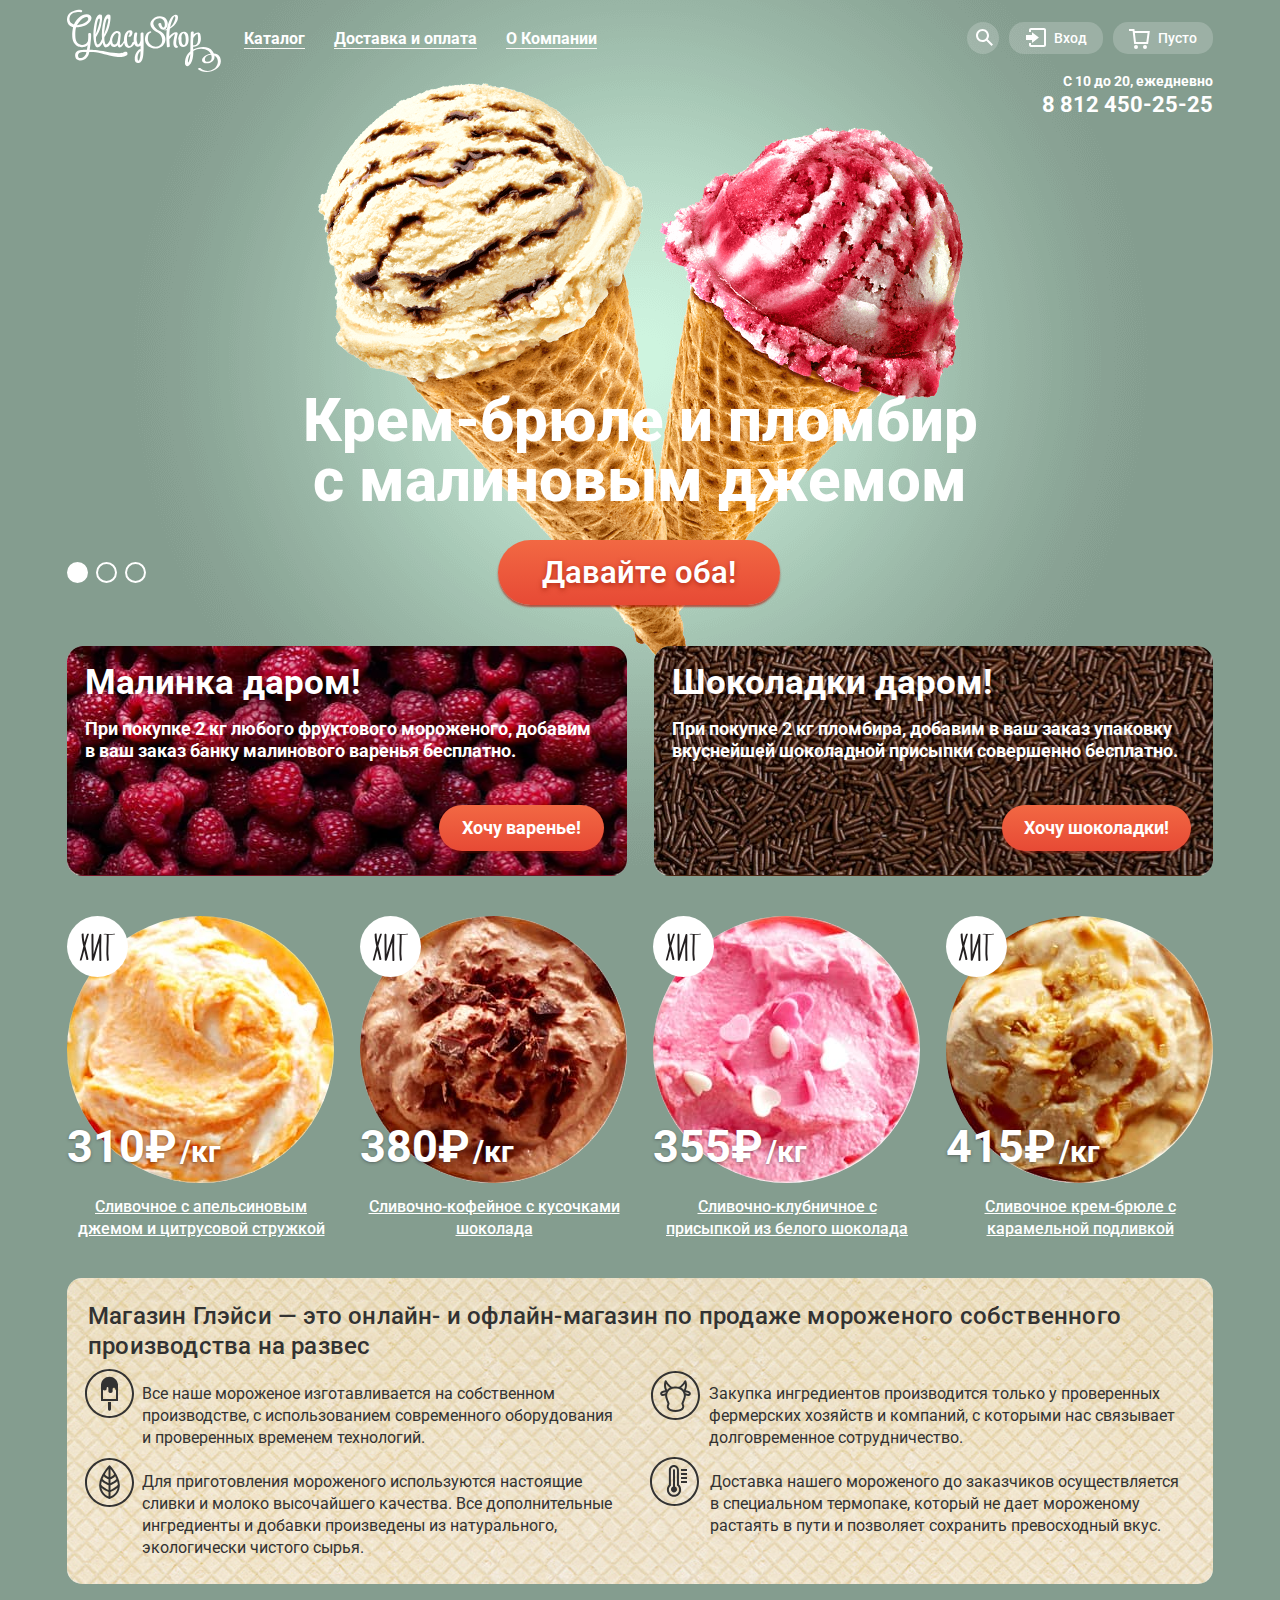
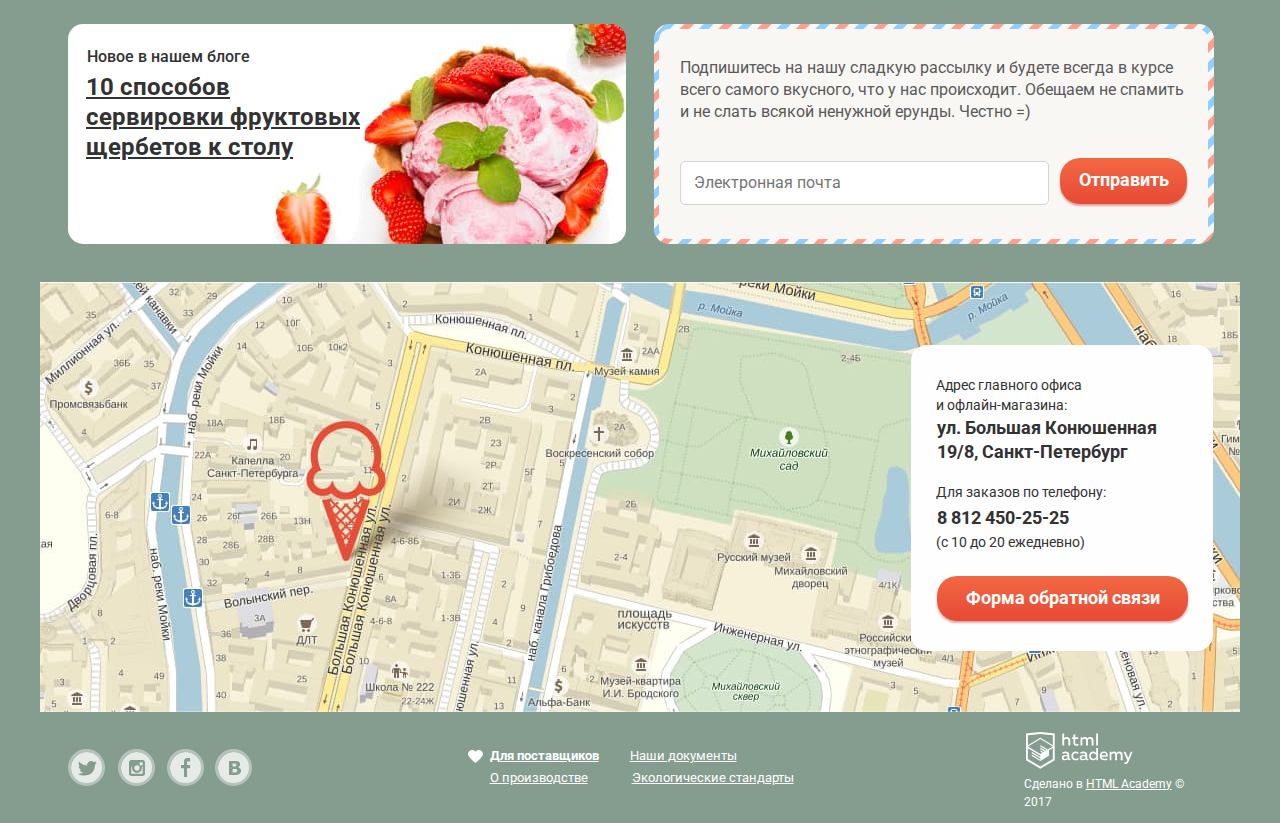
==== commit 8b27324c: "Добавляет анимацию + скрипт работы модального окна и карту" ====
--- a/index.html
+++ b/index.html
@@ -136,7 +136,7 @@
               <div class="product-wrapper">
                 <a class="product-link" href="catalog-item.html">
                   <h3 class="product-title">
-                    <span>Сливочное с апельсиновым джемом и цитрусовой стружкой</span>
+                    Сливочное с апельсиновым джемом и цитрусовой стружкой
                   </h3>
                   <p class="product-image">
                     <img src="img/product-ice-1.jpg" width="267" height="267"
@@ -154,7 +154,7 @@
               <div class="product-wrapper">
                 <a class="product-link" href="catalog-item.html">
                   <h3 class="product-title">
-                    <span>Сливочно-кофейное с кусочками шоколада</span>
+                    Сливочно-кофейное с кусочками шоколада
                   </h3>
                   <p class="product-image">
                     <img src="img/product-ice-2.jpg" width="267" height="267"
@@ -172,7 +172,7 @@
               <div class="product-wrapper">
                 <a class="product-link" href="catalog-item.html">
                   <h3 class="product-title">
-                    <span>Сливочно-клубничное с присыпкой из белого шоколада</span>
+                    Сливочно-клубничное с присыпкой из белого шоколада
                   </h3>
                   <p class="product-image">
                     <img src="img/product-ice-3.jpg" width="267" height="267"
@@ -190,7 +190,7 @@
               <div class="product-wrapper">
                 <a class="product-link" href="catalog-item.html">
                   <h3 class="product-title">
-                    <span>Сливочное крем-брюле с карамельной подливкой</span>
+                    Сливочное крем-брюле с карамельной подливкой
                   </h3>
                   <p class="product-image">
                     <img src="img/product-ice-4.jpg" width="267" height="267"
@@ -268,6 +268,7 @@
       <section class="contacts">
         <div class="contact-container">
           <h2 class="visually-hidden">Наше месторасположение</h2>
+          <iframe src="https://www.google.com/maps/embed?pb=!1m18!1m12!1m3!1d1998.6037999040354!2d30.322010416394033!3d59.938716271971415!2m3!1f0!2f0!3f0!3m2!1i1024!2i768!4f13.1!3m3!1m2!1s0x4696310fca5ba729%3A0xea9c53d4493c879f!2sBolshaya+Konyushennaya+ul.%2C+19%2C+Sankt-Peterburg%2C+Russia%2C+191186!5e0!3m2!1sen!2s!4v1441888483426" width="1200" height="430" allowfullscreen></iframe>
           <p class="contacts-map"><img src="img/map-with-pin.jpg" width="1200" height="430"
                                        alt="Адрес главного офиса:ул. Большая Конюшенная 19/8, Санкт-Петербург"></p>
           <div class="contacts-info">
@@ -342,5 +343,6 @@
     <div class="overlay"></div>
   </div>
 </div>
+<script src="js/main.js"></script>
 </body>
 </html>
--- a/css/style.css
+++ b/css/style.css
@@ -1,4 +1,88 @@
-
+@-webkit-keyframes shake {
+  0%,
+  100% {
+    -webkit-transform: translateX(0);
+    transform: translateX(0);
+  }
+
+  10%,
+  30%,
+  50%,
+  70%,
+  90% {
+    -webkit-transform: translateX(-10px);
+    transform: translateX(-10px);
+  }
+
+  20%,
+  40%,
+  60%,
+  80% {
+    -webkit-transform: translateX(10px);
+    transform: translateX(10px);
+  }
+}
+
+@keyframes shake {
+  0%,
+  100% {
+    -webkit-transform: translateX(0);
+    transform: translateX(0);
+  }
+
+  10%,
+  30%,
+  50%,
+  70%,
+  90% {
+    -webkit-transform: translateX(-10px);
+    transform: translateX(-10px);
+  }
+
+  20%,
+  40%,
+  60%,
+  80% {
+    -webkit-transform: translateX(10px);
+    transform: translateX(10px);
+  }
+}
+
+@-webkit-keyframes growing-spin {
+  0% {
+    opacity: 0;
+    -webkit-transform: scale(0) rotate(0);
+    transform: scale(0) rotate(0);
+  }
+  80% {
+    opacity: 1;
+    -webkit-transform: scale(1.2) rotate(-360deg);
+    transform: scale(1.2) rotate(-360deg);
+  }
+  100% {
+    opacity: 1;
+    -webkit-transform: scale(1) rotate(-360deg);
+    transform: scale(1) rotate(-360deg);
+  }
+}
+
+@keyframes growing-spin {
+  0% {
+    opacity: 0;
+    -webkit-transform: scale(0) rotate(0);
+    transform: scale(0) rotate(0);
+  }
+  80% {
+    opacity: 1;
+    -webkit-transform: scale(1.2) rotate(-360deg);
+    transform: scale(1.2) rotate(-360deg);
+  }
+  100% {
+    opacity: 1;
+    -webkit-transform: scale(1) rotate(-360deg);
+    transform: scale(1) rotate(-360deg);
+  }
+}
 body {
   min-width: 1200px;
   margin: 0;
@@ -25,8 +109,8 @@
 .page-inner {
   background: -webkit-gradient(linear, left top, left bottom, from(#9cb0a5), to(#849d8f));
   background: -webkit-linear-gradient(top, #9cb0a5, #849d8f);
-  background: -o-linear-gradient(top, #9cb0a5, #849d8f);
-  background: linear-gradient(to bottom, #9cb0a5, #849d8f);
+  background:      -o-linear-gradient(top, #9cb0a5, #849d8f);
+  background:         linear-gradient(to bottom, #9cb0a5, #849d8f);
 }
 
 .main-navigation {
@@ -90,6 +174,7 @@
 .basket::before {
   content: "";
   position: absolute;
+  top: 7px;
   left: 16px;
 
   width: 21px;
@@ -98,8 +183,6 @@
   background-image: url("../img/basket.svg");
   background-repeat: no-repeat;
   background-position: 0 0;
-
-  top: 7px;
 }
 
 .user-navigation-item-current .basket::before {
@@ -124,6 +207,7 @@
 .login-link::before {
   content: "";
   position: absolute;
+  top: 6px;
   left: 17px;
 
   width: 21px;
@@ -132,8 +216,6 @@
   background-image: url("../img/enter.svg");
   background-repeat: no-repeat;
   background-position: 0 0;
-
-  top: 6px;
 }
 
 .login-link:hover::before,
@@ -191,7 +273,6 @@
   display: none;
   -webkit-box-sizing: border-box;
   box-sizing: border-box;
-
   padding: 20px 15px;
 }
 
@@ -378,6 +459,7 @@
 
 .modal-basket .button-basket {
   display: inline-block;
+  vertical-align: top;
   margin-top: 13px;
   margin-bottom: 19px;
   margin-left: 356px;
@@ -558,8 +640,8 @@
 
   background: -webkit-gradient(linear, left bottom, left top, from(#e74a35), to(#f26843));
   background: -webkit-linear-gradient(bottom, #e74a35, #f26843);
-  background: -o-linear-gradient(bottom, #e74a35, #f26843);
-  background: linear-gradient(to top, #e74a35, #f26843);
+  background:      -o-linear-gradient(bottom, #e74a35, #f26843);
+  background:         linear-gradient(to top, #e74a35, #f26843);
   border: none;
   border-radius: 20px;
   -webkit-box-shadow: 0 2px 2px 0 rgba(172, 16, 0, 0.36);
@@ -578,6 +660,7 @@
 
 .enter-link-container {
   display: inline-block;
+  vertical-align: top;
   margin-top: -2px;
   margin-bottom: -14px;
   margin-left: 15px;
@@ -600,8 +683,8 @@
 
   background: -webkit-gradient(linear, left bottom, left top, from(#f58669), to(#ec6f5e));
   background: -webkit-linear-gradient(bottom, #f58669, #ec6f5e);
-  background: -o-linear-gradient(bottom, #f58669, #ec6f5e);
-  background: linear-gradient(to top, #f58669, #ec6f5e);
+  background:      -o-linear-gradient(bottom, #f58669, #ec6f5e);
+  background:         linear-gradient(to top, #f58669, #ec6f5e);
   -webkit-box-shadow: 0 2px 2px 0 rgb(172, 16, 0);
   box-shadow: 0 2px 2px 0 rgb(172, 16, 0);
 }
@@ -611,8 +694,8 @@
 
   background: -webkit-gradient(linear, left top, left bottom, from(#d74632), to(#e1613e));
   background: -webkit-linear-gradient(top, #d74632, #e1613e);
-  background: -o-linear-gradient(top, #d74632, #e1613e);
-  background: linear-gradient(to bottom, #d74632, #e1613e);
+  background:      -o-linear-gradient(top, #d74632, #e1613e);
+  background:         linear-gradient(to bottom, #d74632, #e1613e);
   -webkit-box-shadow: inset 0 2px 2px 0 rgb(148, 39, 24);
   box-shadow: inset 0 2px 2px 0 rgb(148, 39, 24);
 }
@@ -663,6 +746,7 @@
   padding-left: 18px;
 
   background-image: url("../img/banner-rasberry.jpg");
+  background-color: #711326;
   background-repeat: no-repeat;
   border-radius: 16px;
 }
@@ -674,6 +758,7 @@
   padding-left: 18px;
 
   background-image: url("../img/banner-shoco.jpg");
+  background-color: #4a2613;
   background-repeat: no-repeat;
   border-radius: 16px;
 }
@@ -1138,8 +1223,8 @@
   display: flex;
   width: 267px;
   margin-top: -28px;
+  margin-right: auto;
   margin-bottom: 24px;
-  margin-right: auto;
   margin-left: 0;
   padding-left: 0;
 
@@ -1386,8 +1471,8 @@
   background: #f26843;
   background: -webkit-gradient(linear, left top, left bottom, from(#f26843), to(#e74a35));
   background: -webkit-linear-gradient(top, #f26843 0%, #e74a35 100%);
-  background: -o-linear-gradient(top, #f26843 0%, #e74a35 100%);
-  background: linear-gradient(to bottom, #f26843 0%, #e74a35 100%);
+  background:      -o-linear-gradient(top, #f26843 0%, #e74a35 100%);
+  background:         linear-gradient(to bottom, #f26843 0%, #e74a35 100%);
   border: none;
   border-radius: 50px;
   -webkit-box-shadow: 0 2px 2px rgba(172, 16, 0, 0.64);
@@ -1398,8 +1483,8 @@
 .button-slider:hover {
   background: -webkit-gradient(linear, left top, left bottom, from(#f58669), to(#ec6f5e));
   background: -webkit-linear-gradient(top, #f58669 0%, #ec6f5e 100%);
-  background: -o-linear-gradient(top, #f58669 0%, #ec6f5e 100%);
-  background: linear-gradient(to bottom, #f58669 0%, #ec6f5e 100%);
+  background:      -o-linear-gradient(top, #f58669 0%, #ec6f5e 100%);
+  background:         linear-gradient(to bottom, #f58669 0%, #ec6f5e 100%);
   -webkit-box-shadow: 0 2px 2px rgba(172, 16, 0, 1);
   box-shadow: 0 2px 2px rgba(172, 16, 0, 1);
 }
@@ -1407,8 +1492,8 @@
 .button-slider:active {
   background: -webkit-gradient(linear, left top, left bottom, from(#d84732), to(#e1613e));
   background: -webkit-linear-gradient(top, #d84732 0%, #e1613e 100%);
-  background: -o-linear-gradient(top, #d84732 0%, #e1613e 100%);
-  background: linear-gradient(to bottom, #d84732 0%, #e1613e 100%);
+  background:      -o-linear-gradient(top, #d84732 0%, #e1613e 100%);
+  background:         linear-gradient(to bottom, #d84732 0%, #e1613e 100%);
   -webkit-box-shadow: inset 0 2px 2px rgba(172, 16, 0, 1);
   box-shadow: inset 0 2px 2px rgba(172, 16, 0, 1);
 }
@@ -1693,6 +1778,7 @@
 
 .subscription-form p {
   display: inline-block;
+  vertical-align: top;
   margin-top: 13px;
   margin-left: 1px;
 }
@@ -1709,22 +1795,22 @@
 }
 
 .button-subscription {
+  margin-top: 19px;
   margin-left: 7px;
   padding-right: 18px;
   padding-bottom: 12px;
   padding-left: 19px;
-  margin-bottom: 5px;
 }
 
 .contact-container {
   position: relative;
-
   -webkit-box-sizing: border-box;
   box-sizing: border-box;
   width: 1200px;
   min-height: 430px;
   margin: 0 auto;
-  padding: 62px 27px;
+
+  padding-left: 27px;
 }
 
 .contacts-map {
@@ -1741,13 +1827,22 @@
   margin-bottom: -2px;
 }
 
+.contact-container iframe {
+  position: relative;
+  z-index: 2;
+  border: none;
+  left: -27px;
+  top: -2px;
+}
+
 .contacts-info {
-  position: relative;
-
+  position: absolute;
   width: 302px;
-  margin-left: auto;
+  right: 27px;
+  top: 63px;
   padding-top: 11px;
   padding-bottom: 30px;
+  z-index: 3;
 }
 
 .main-footer {
@@ -1761,7 +1856,7 @@
   display: -ms-flexbox;
   display: flex;
   justify-content: space-between;
-  margin-top: 25px;
+  margin-top: 20px;
 
   -webkit-box-pack: justify;
   -ms-flex-pack: justify;
@@ -1796,6 +1891,7 @@
 
 .info-links-item {
   display: inline-block;
+  vertical-align: top;
   padding-right: 11px;
   padding-bottom: 4px;
   padding-left: 20px;
@@ -1878,6 +1974,7 @@
 
 .social-links-item a {
   display: inline-block;
+  vertical-align: top;
   width: 31px;
   height: 31px;
 
@@ -1948,6 +2045,20 @@
   padding-bottom: 20px;
   padding-left: 25px;
 }
+
+.modal-show {
+  display: block;
+
+  -webkit-animation: growing-spin 0.6s;
+  animation: growing-spin 0.6s;
+}
+
+.modal-error {
+  -webkit-animation: shake 0.6s;
+  animation: shake 0.6s;
+}
+
+
 
 .modal-feedback-title {
   margin: 0;
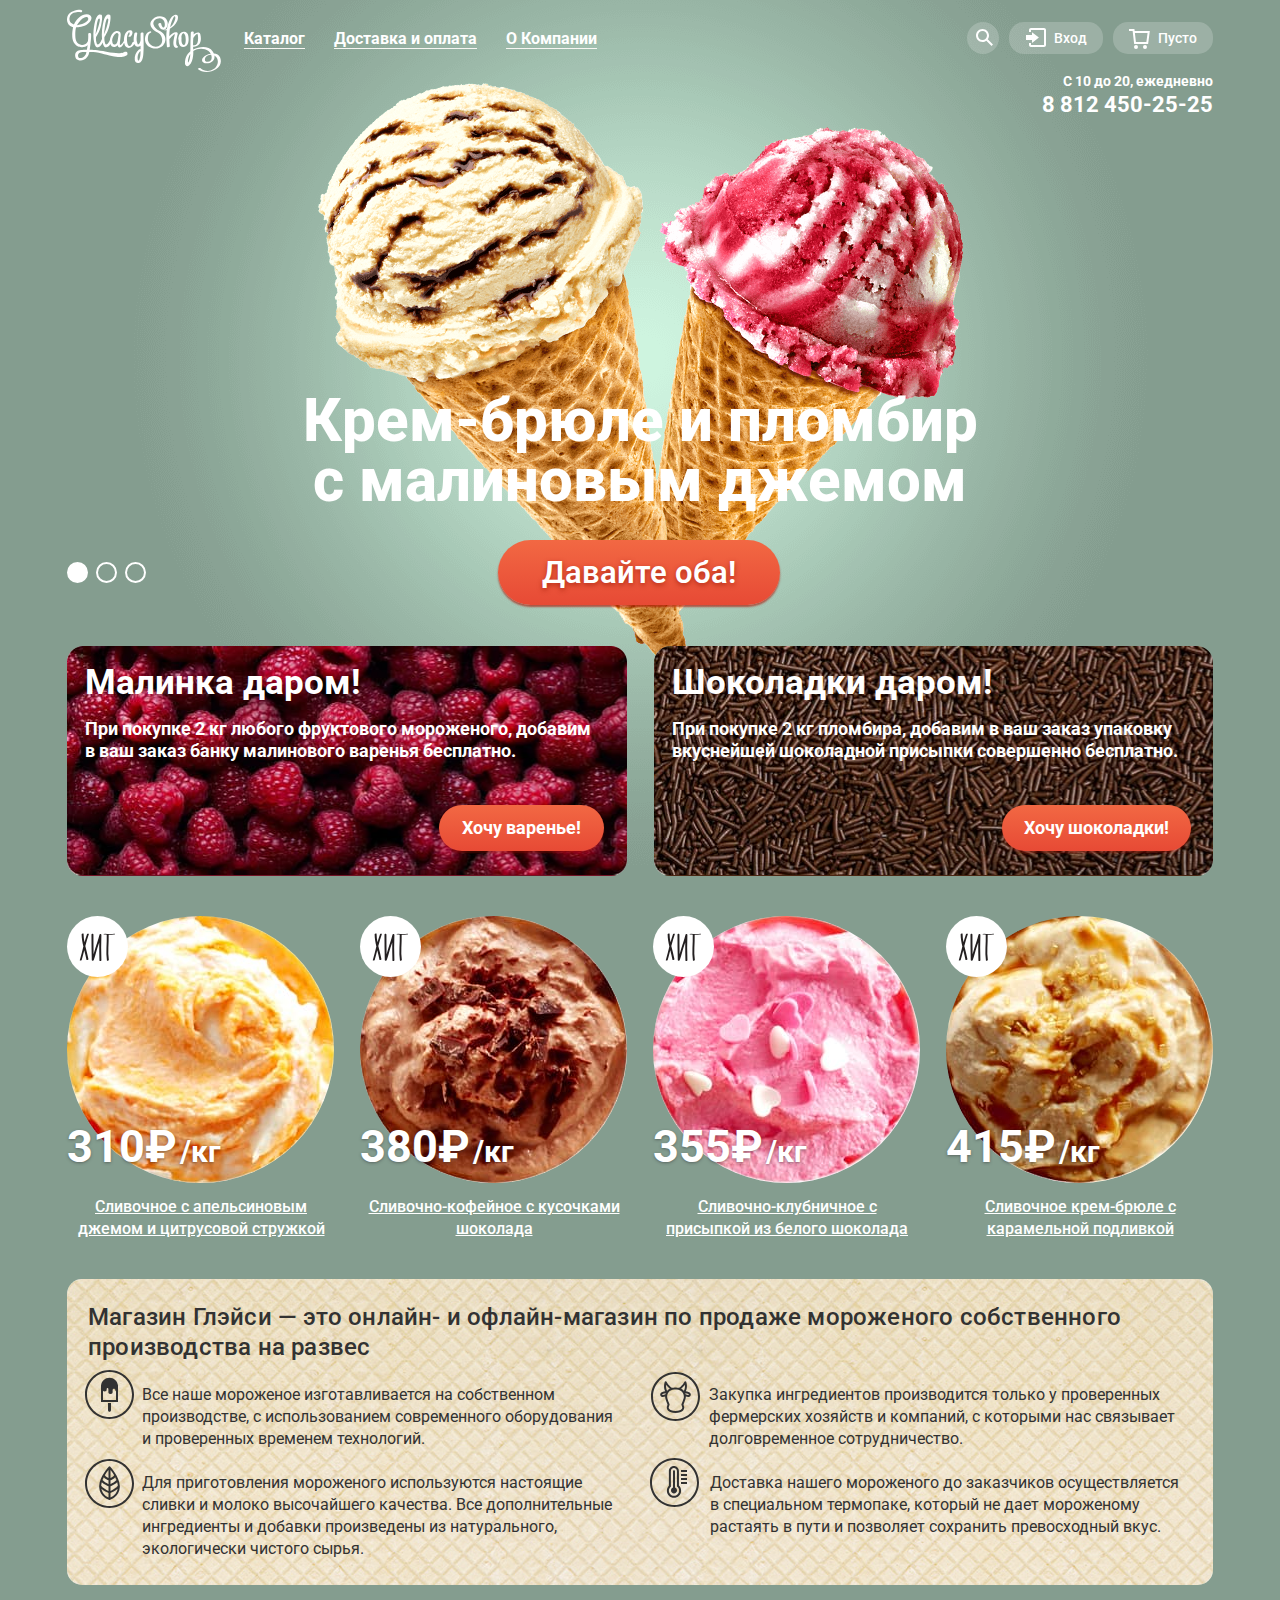
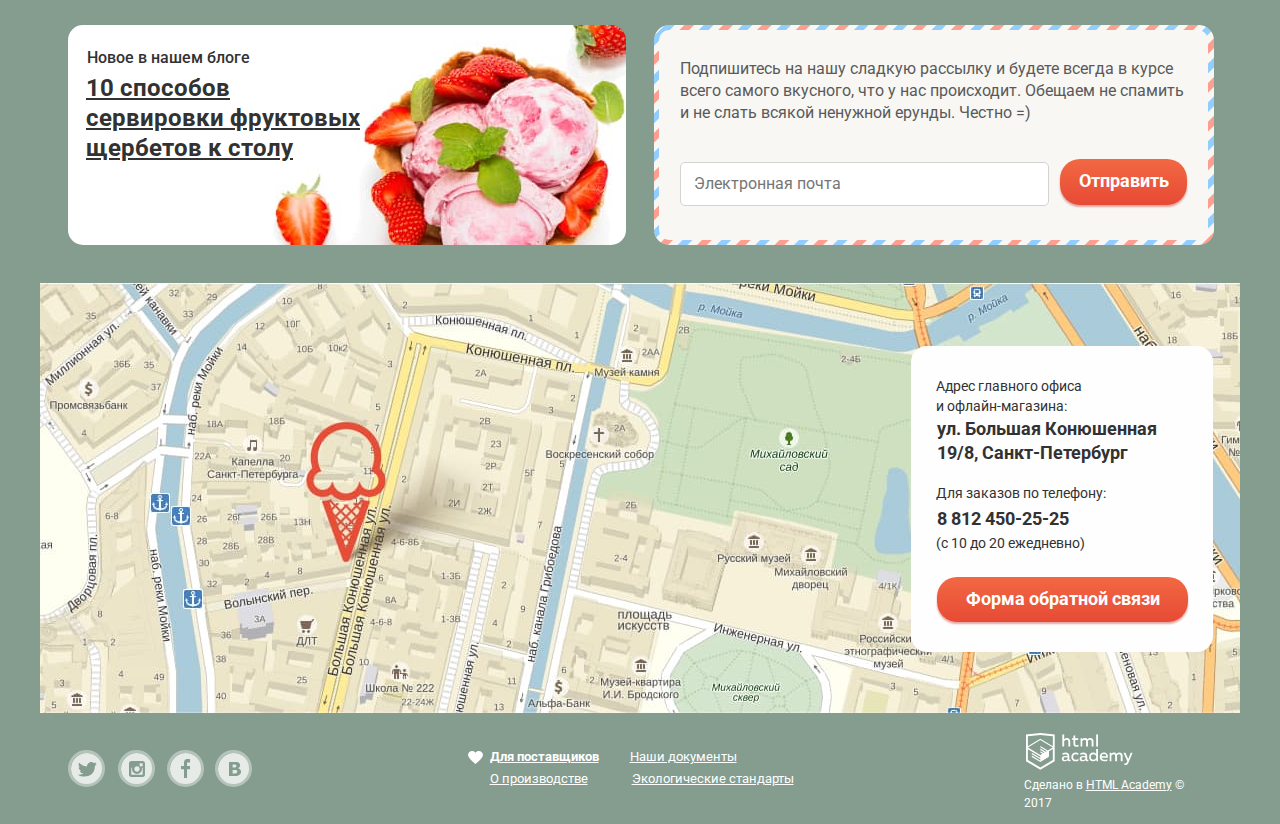
==== commit 8991b888: "правки" ====
--- a/index.html
+++ b/index.html
@@ -281,11 +281,10 @@
               <b>8 812 450-25-25</b>
               <p>(с 10 до 20 ежедневно)</p>
             </div>
-            <a class="button button-info" href="#">Форма обратной связи</a>
+            <a class="button button-info" href="feedback.html">Форма обратной связи</a>
           </div>
         </div>
       </section>
-
     </main>
     <footer class="main-footer">
       <div class="main-footer-container">
@@ -343,6 +342,6 @@
     <div class="overlay"></div>
   </div>
 </div>
-<script src="js/main.js"></script>
+<script src="js/main.min.js"></script>
 </body>
 </html>
--- a/css/style.css
+++ b/css/style.css
@@ -83,6 +83,7 @@
     transform: scale(1) rotate(-360deg);
   }
 }
+
 body {
   min-width: 1200px;
   margin: 0;
@@ -109,8 +110,8 @@
 .page-inner {
   background: -webkit-gradient(linear, left top, left bottom, from(#9cb0a5), to(#849d8f));
   background: -webkit-linear-gradient(top, #9cb0a5, #849d8f);
-  background:      -o-linear-gradient(top, #9cb0a5, #849d8f);
-  background:         linear-gradient(to bottom, #9cb0a5, #849d8f);
+  background: -o-linear-gradient(top, #9cb0a5, #849d8f);
+  background: linear-gradient(to bottom, #9cb0a5, #849d8f);
 }
 
 .main-navigation {
@@ -134,7 +135,7 @@
 }
 
 .user-navigation-item-current > a {
-  color: #000000;
+  color: #323232;
 
   background-color: #f8f7f4;
 }
@@ -143,14 +144,14 @@
 .user-navigation-item > a:focus,
 .user-navigation-item-current > a:hover,
 .user-navigation-item-current > a:focus {
-  color: #000000;
+  color: #323232;
 
   background-color: #f8f7f4;
 }
 
 .user-navigation-item > a:active,
 .user-navigation-item-current > a:active {
-  color: #000000;
+  color: #323232;
 
   background-color: #ededed;
   -webkit-box-shadow: inset 0 2px 0 1px #696969;
@@ -257,7 +258,7 @@
 .modal {
   position: absolute;
 
-  color: #000000;
+  color: #323232;
 
   background-color: #f8f7f4;
   border-radius: 5px;
@@ -488,14 +489,14 @@
 
 .site-navigation-item > a:hover,
 .site-navigation-item > a:focus {
-  color: #000000;
+  color: #323232;
 
   background-color: #f8f7f4;
   border-radius: 15px;
 }
 
 .site-navigation-item > a:active {
-  color: #000000;
+  color: #323232;
 
   background-color: #ededed;
   border-radius: 15px;
@@ -518,7 +519,7 @@
   width: 143px;
 
   list-style: none;
-  color: #000000;
+  color: #323232;
 
   background-color: #f8f7f4;
   border-radius: 5px;
@@ -537,7 +538,7 @@
   font-weight: 700;
   font-size: 14px;
   line-height: 16px;
-  color: #000000;
+  color: #323232;
 }
 
 .catalog-submenu-title::after {
@@ -553,7 +554,7 @@
 }
 
 .catalog-submenu-title a {
-  color: #000000;
+  color: #323232;
 }
 
 .catalog-submenu-item a {
@@ -565,7 +566,7 @@
 
   font-size: 14px;
   line-height: 16px;
-  color: #000000;
+  color: #323232;
   text-decoration: none;
 }
 
@@ -616,7 +617,7 @@
 
   font-size: 14px;
   line-height: 16px;
-  color: #000000;
+  color: #ffffff;
 
   background-color: #d07058;
   border-radius: 0;
@@ -640,8 +641,8 @@
 
   background: -webkit-gradient(linear, left bottom, left top, from(#e74a35), to(#f26843));
   background: -webkit-linear-gradient(bottom, #e74a35, #f26843);
-  background:      -o-linear-gradient(bottom, #e74a35, #f26843);
-  background:         linear-gradient(to top, #e74a35, #f26843);
+  background: -o-linear-gradient(bottom, #e74a35, #f26843);
+  background: linear-gradient(to top, #e74a35, #f26843);
   border: none;
   border-radius: 20px;
   -webkit-box-shadow: 0 2px 2px 0 rgba(172, 16, 0, 0.36);
@@ -683,8 +684,8 @@
 
   background: -webkit-gradient(linear, left bottom, left top, from(#f58669), to(#ec6f5e));
   background: -webkit-linear-gradient(bottom, #f58669, #ec6f5e);
-  background:      -o-linear-gradient(bottom, #f58669, #ec6f5e);
-  background:         linear-gradient(to top, #f58669, #ec6f5e);
+  background: -o-linear-gradient(bottom, #f58669, #ec6f5e);
+  background: linear-gradient(to top, #f58669, #ec6f5e);
   -webkit-box-shadow: 0 2px 2px 0 rgb(172, 16, 0);
   box-shadow: 0 2px 2px 0 rgb(172, 16, 0);
 }
@@ -694,8 +695,8 @@
 
   background: -webkit-gradient(linear, left top, left bottom, from(#d74632), to(#e1613e));
   background: -webkit-linear-gradient(top, #d74632, #e1613e);
-  background:      -o-linear-gradient(top, #d74632, #e1613e);
-  background:         linear-gradient(to bottom, #d74632, #e1613e);
+  background: -o-linear-gradient(top, #d74632, #e1613e);
+  background: linear-gradient(to bottom, #d74632, #e1613e);
   -webkit-box-shadow: inset 0 2px 2px 0 rgb(148, 39, 24);
   box-shadow: inset 0 2px 2px 0 rgb(148, 39, 24);
 }
@@ -782,26 +783,13 @@
 .hits,
 .catalog {
   margin-right: -13px;
-  margin-bottom: -37px;
+  margin-bottom: -41px;
   margin-left: -13px;
-}
-
-.hits-list,
-.catalog-list {
-  display: -webkit-box;
-  display: -ms-flexbox;
-  display: flex;
-  justify-content: space-between;
-  margin: 0;
-  padding: 0;
-
-  -webkit-box-pack: justify;
-  -ms-flex-pack: justify;
 }
 
 .product {
   position: relative;
-
+  margin-bottom: -48px;
   width: 267px;
   padding-right: 13px;
   padding-left: 13px;
@@ -809,15 +797,15 @@
   list-style: none;
 }
 
-.catalog-item {
-  margin-bottom: -42px;
-}
-
 .product-image,
 .product-image-inner {
   position: relative;
 
   margin: 0;
+}
+
+.product-image-inner {
+  z-index: -1;
 }
 
 .product-image::before {
@@ -856,8 +844,9 @@
   -ms-flex-order: 2;
   order: 2;
   width: 258px;
+  min-height: 44px;
   margin-top: 7px;
-  margin-bottom: 18px;
+  margin-bottom: 14px;
   padding-left: 5px;
 
   font-weight: 500;
@@ -894,12 +883,8 @@
 }
 
 .button-product {
-  position: absolute;
-  right: 45px;
-  bottom: 39px;
-
   width: 170px;
-  margin-bottom: -18px;
+  align-self: center;
   padding-top: 10px;
   padding-right: 18px;
   padding-bottom: 10px;
@@ -912,19 +897,19 @@
   display: -webkit-box;
   display: -ms-flexbox;
   display: flex;
+  flex-direction: column;
   margin-right: -13px;
   margin-left: -13px;
   padding-top: 5px;
   padding-right: 13px;
-  padding-bottom: 57px;
+  padding-bottom: 23px;
   padding-left: 13px;
 
-  outline: #8fbdec;
 }
 
 .product:hover .product-wrapper {
-  position: absolute;
-  z-index: 20;
+  /*position: absolute;*/
+  z-index: 10;
 
   width: 267px;
 
@@ -936,7 +921,7 @@
 }
 
 .product:focus-within .product-wrapper {
-  position: absolute;
+  /*position: absolute;*/
   z-index: 20;
 
   width: 267px;
@@ -1471,8 +1456,8 @@
   background: #f26843;
   background: -webkit-gradient(linear, left top, left bottom, from(#f26843), to(#e74a35));
   background: -webkit-linear-gradient(top, #f26843 0%, #e74a35 100%);
-  background:      -o-linear-gradient(top, #f26843 0%, #e74a35 100%);
-  background:         linear-gradient(to bottom, #f26843 0%, #e74a35 100%);
+  background: -o-linear-gradient(top, #f26843 0%, #e74a35 100%);
+  background: linear-gradient(to bottom, #f26843 0%, #e74a35 100%);
   border: none;
   border-radius: 50px;
   -webkit-box-shadow: 0 2px 2px rgba(172, 16, 0, 0.64);
@@ -1483,8 +1468,8 @@
 .button-slider:hover {
   background: -webkit-gradient(linear, left top, left bottom, from(#f58669), to(#ec6f5e));
   background: -webkit-linear-gradient(top, #f58669 0%, #ec6f5e 100%);
-  background:      -o-linear-gradient(top, #f58669 0%, #ec6f5e 100%);
-  background:         linear-gradient(to bottom, #f58669 0%, #ec6f5e 100%);
+  background: -o-linear-gradient(top, #f58669 0%, #ec6f5e 100%);
+  background: linear-gradient(to bottom, #f58669 0%, #ec6f5e 100%);
   -webkit-box-shadow: 0 2px 2px rgba(172, 16, 0, 1);
   box-shadow: 0 2px 2px rgba(172, 16, 0, 1);
 }
@@ -1492,8 +1477,8 @@
 .button-slider:active {
   background: -webkit-gradient(linear, left top, left bottom, from(#d84732), to(#e1613e));
   background: -webkit-linear-gradient(top, #d84732 0%, #e1613e 100%);
-  background:      -o-linear-gradient(top, #d84732 0%, #e1613e 100%);
-  background:         linear-gradient(to bottom, #d84732 0%, #e1613e 100%);
+  background: -o-linear-gradient(top, #d84732 0%, #e1613e 100%);
+  background: linear-gradient(to bottom, #d84732 0%, #e1613e 100%);
   -webkit-box-shadow: inset 0 2px 2px rgba(172, 16, 0, 1);
   box-shadow: inset 0 2px 2px rgba(172, 16, 0, 1);
 }
@@ -1613,6 +1598,10 @@
   background-color: transparent;
 }
 
+.site-navigation-item > a:active:after {
+  background-color: transparent;
+}
+
 .user-navigation {
   position: relative;
 
@@ -1954,7 +1943,8 @@
   margin-left: -13px;
 }
 
-.catalog-list {
+.catalog-list,
+.hits-list {
   display: -webkit-box;
   display: -ms-flexbox;
   display: flex;
@@ -2058,8 +2048,6 @@
   animation: shake 0.6s;
 }
 
-
-
 .modal-feedback-title {
   margin: 0;
   padding-top: 17px;
@@ -2194,15 +2182,14 @@
   border: none;
 }
 
-.filter-form input[type=checkbox],
-.filter-form input[type=radio] {
-  display: none;
-}
-
 .filter-group legend {
   font-weight: 500;
   font-size: 14px;
   line-height: 16px;
+}
+
+.filter-group label {
+  color: rgba(255, 255, 255, 0.8);
 }
 
 .filter-group ul {
@@ -2234,7 +2221,7 @@
 }
 
 .sort:hover {
-  color: #000000;
+  color: #323232;
 
   background-color: rgba(255, 255, 255, 0.2);
   background-image: url("../img/select-arrow-black.svg");
@@ -2244,7 +2231,7 @@
 
 .sort:active,
 .sort:focus {
-  color: #000000;
+  color: #323232;
 
   background-color: rgba(255, 255, 255, 1);
 }
@@ -2319,6 +2306,11 @@
   left: 131px;
 }
 
+.filter-input:hover + label,
+.filter-input:focus + label {
+  color: rgba(255, 255, 255, 1);
+}
+
 .filter-form input[type=checkbox] + label::before,
 .filter-form input[type=radio] + label::before {
   content: "";
@@ -2340,15 +2332,10 @@
   box-shadow: 0 0 0 3px rgba(255, 255, 255, 0.8);
 }
 
-.filter-form input[type=radio] + label:hover::before,
-.filter-form input[type=radio] + label:focus::before {
+.filter-form input[type=radio]:hover + label::before,
+.filter-form input[type=radio]:focus + label::before {
   -webkit-box-shadow: 0 0 0 3px rgba(255, 255, 255, 1);
   box-shadow: 0 0 0 3px rgba(255, 255, 255, 1);
-}
-
-.filter-form input[type=radio] + label:disabled::before {
-  -webkit-box-shadow: 0 0 0 3px rgba(255, 255, 255, 0.4);
-  box-shadow: 0 0 0 3px rgba(255, 255, 255, 0.4);
 }
 
 .filter-form input[type=radio]:checked + label::before {
@@ -2361,17 +2348,11 @@
   box-shadow: 0 0 0 3px rgba(255, 255, 255, 0.8);
 }
 
-.filter-form input[type=radio]:checked + label:hover::before,
-.filter-form input[type=radio]:checked + label:focus::before {
+.filter-form input[type=radio]:hover:checked + label::before,
+.filter-form input[type=radio]:focus:checked + label::before {
   background-color: rgba(255, 255, 255, 1);
   -webkit-box-shadow: 0 0 0 3px rgba(255, 255, 255, 1);
   box-shadow: 0 0 0 3px rgba(255, 255, 255, 1);
-}
-
-.filter-form input[type=radio]:checked + label:disabled::before {
-  background-color: rgba(255, 255, 255, 1);
-  -webkit-box-shadow: 0 0 0 3px rgba(255, 255, 255, 0.4);
-  box-shadow: 0 0 0 3px rgba(255, 255, 255, 0.4);
 }
 
 .filter-form input[type=checkbox] + label::before {
@@ -2392,13 +2373,9 @@
   opacity: 0.8;
 }
 
-.filter-form input[type=checkbox] + label:hover::before,
-.filter-form input[type=checkbox] + label:focus::before {
+.filter-form input[type=checkbox]:hover + label::before,
+.filter-form input[type=checkbox]:focus + label::before {
   opacity: 1;
-}
-
-.filter-form input[type=checkbox] + label:disabled::before {
-  opacity: 0.4;
 }
 
 .filter-form input[type=checkbox]:checked + label::before {
@@ -2407,19 +2384,21 @@
   background-position: -4px -2px;
 }
 
-.filter-form input[type=checkbox]:checked + label:hover::before,
-.filter-form input[type=checkbox]:checked + label:focus::before {
+.filter-input:disabled + label {
+  color: rgba(255, 255, 255, 1);
+
+  opacity: 0.4;
+}
+
+.filter-form input[type=checkbox]:hover:checked + label::before,
+.filter-form input[type=checkbox]:focus:checked + label::before {
   opacity: 1;
-}
-
-.filter-form input[type=checkbox]:checked + label:disabled::before {
-  opacity: 0.4;
 }
 
 .button-filter {
   margin-top: 25px;
-  margin-left: 0;
-  padding: 7px 26px 6px;
+  margin-left: -2px;
+  padding: 10px 29px 8px;
 
   font-weight: 500;
   font-size: 16px;
@@ -2429,8 +2408,9 @@
   color: #ffffff;
 
   background-color: rgba(255, 255, 255, 0.2);
-  border: 2px solid #ffffff;
+  box-shadow: inset 0 0 0 2px white;
   border-radius: 20px;
+  border: none;
 }
 
 .button-filter:hover,
@@ -2438,16 +2418,15 @@
   color: #323232;
 
   background-color: rgba(255, 255, 255, 1);
-  border: 2px solid transparent;
 }
 
 .button-filter:active {
   color: #323232;
 
   background-color: #eaeaea;
-  border: 2px solid transparent;
-  -webkit-box-shadow: inset 0 2px 1px 0 rgba(105, 105, 105, 0.4);
-  box-shadow: inset 0 2px 1px 0 rgba(105, 105, 105, 0.4);
+
+  -webkit-box-shadow: inset 0 2px 0 1px #696969;
+  box-shadow: inset 0 2px 0 1px #696969;
 }
 
 .fatness-wrapper {
